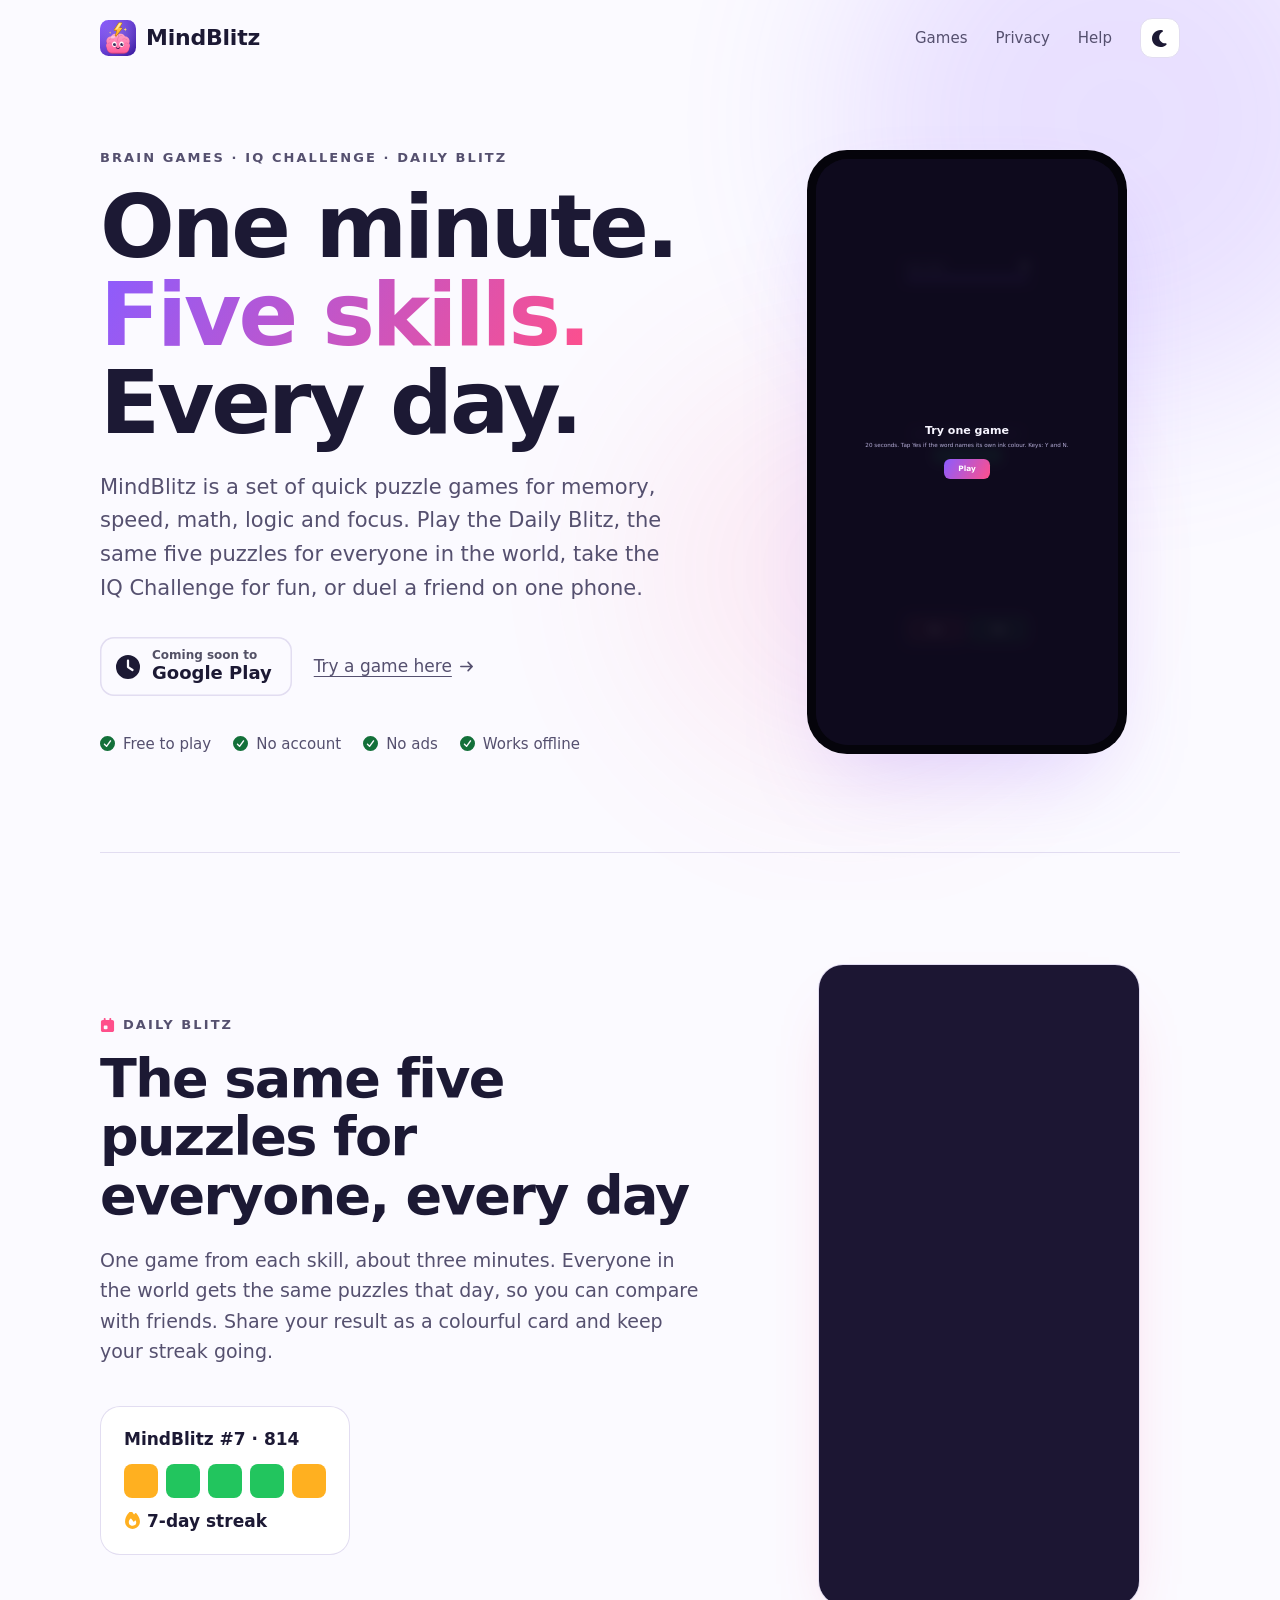
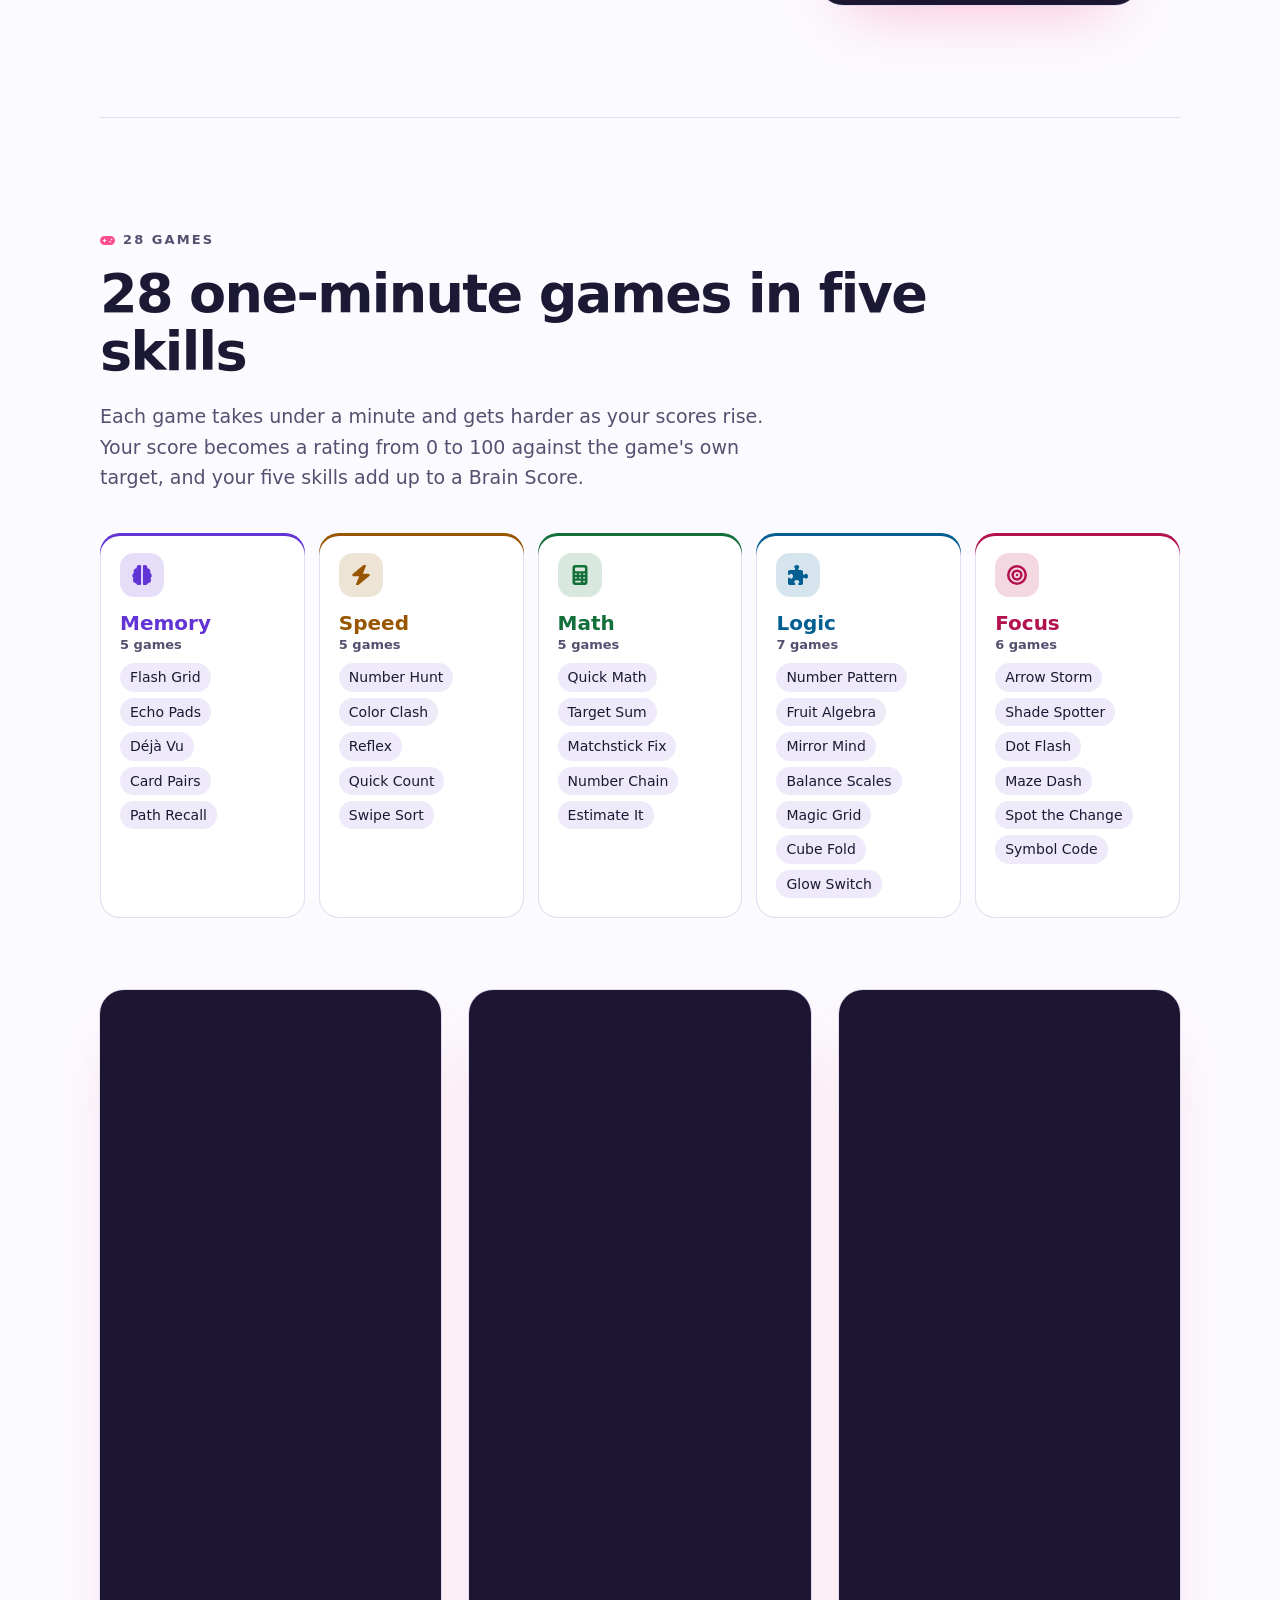
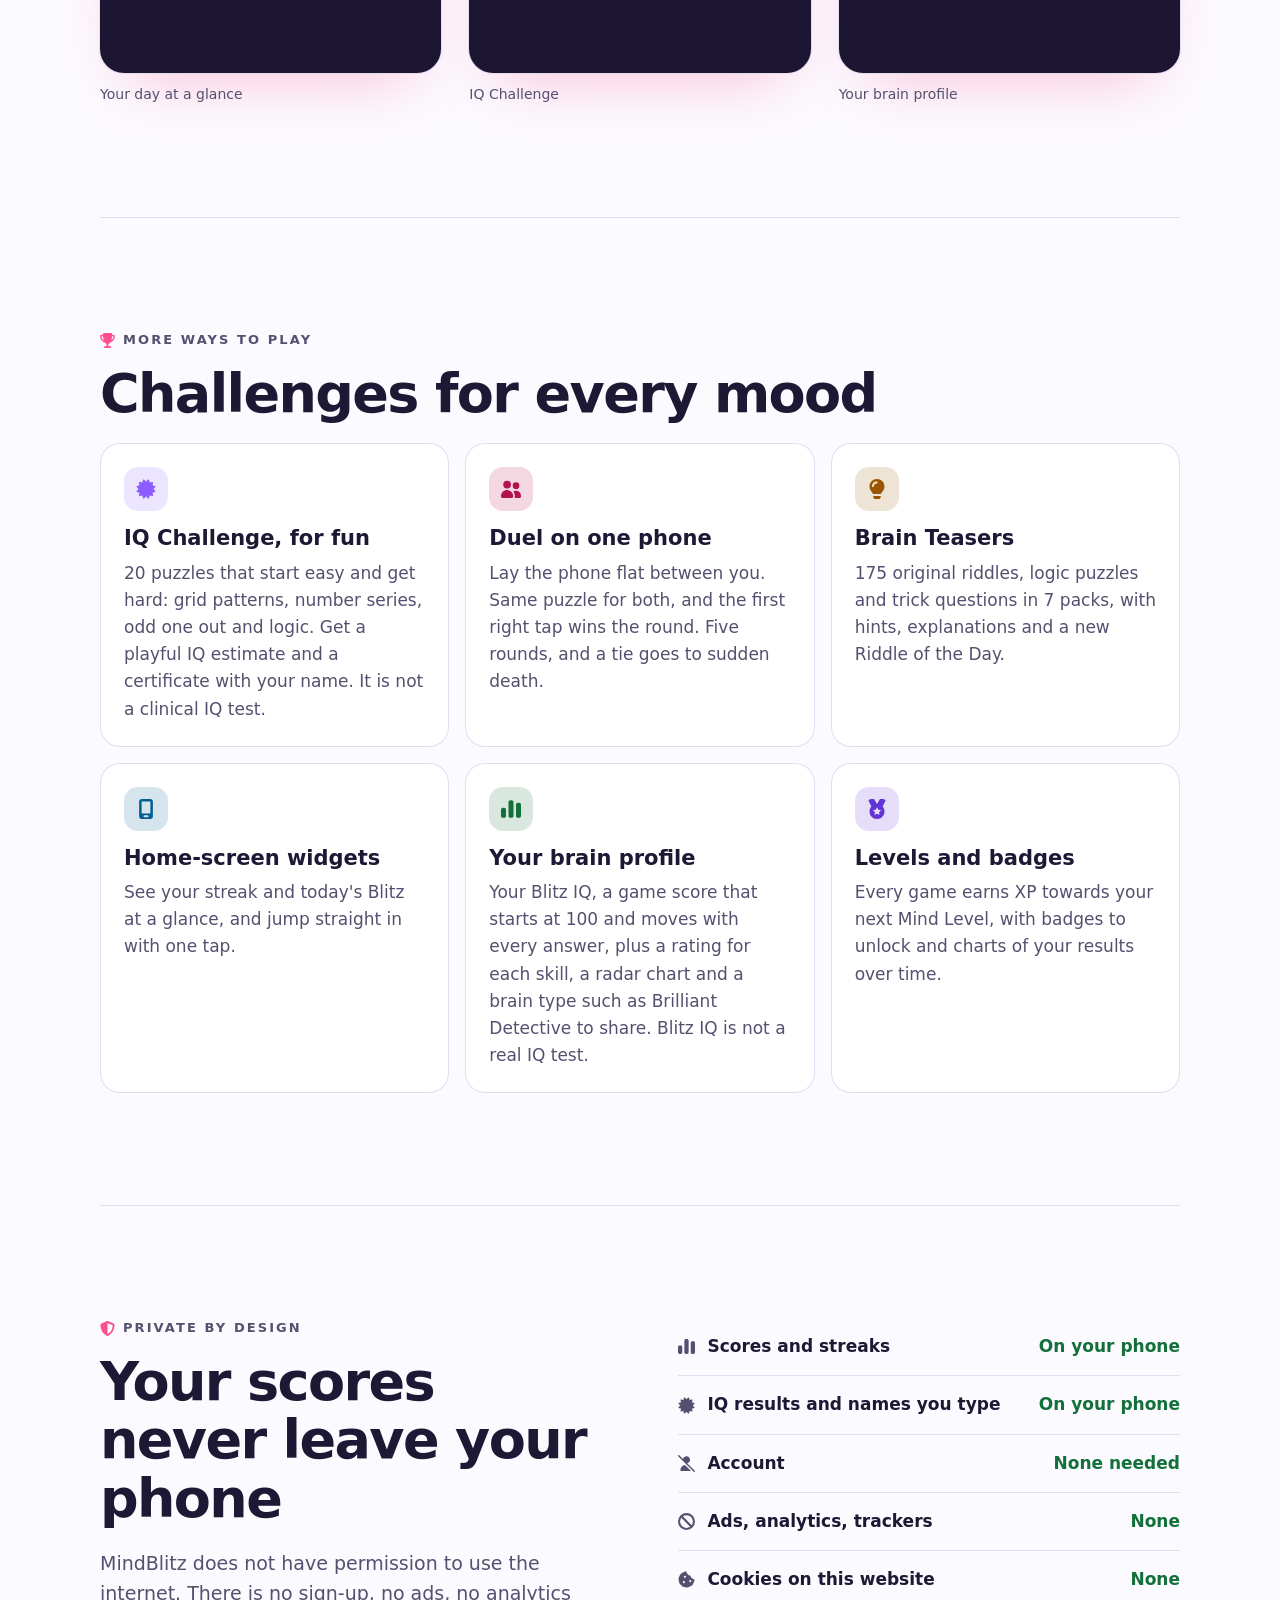
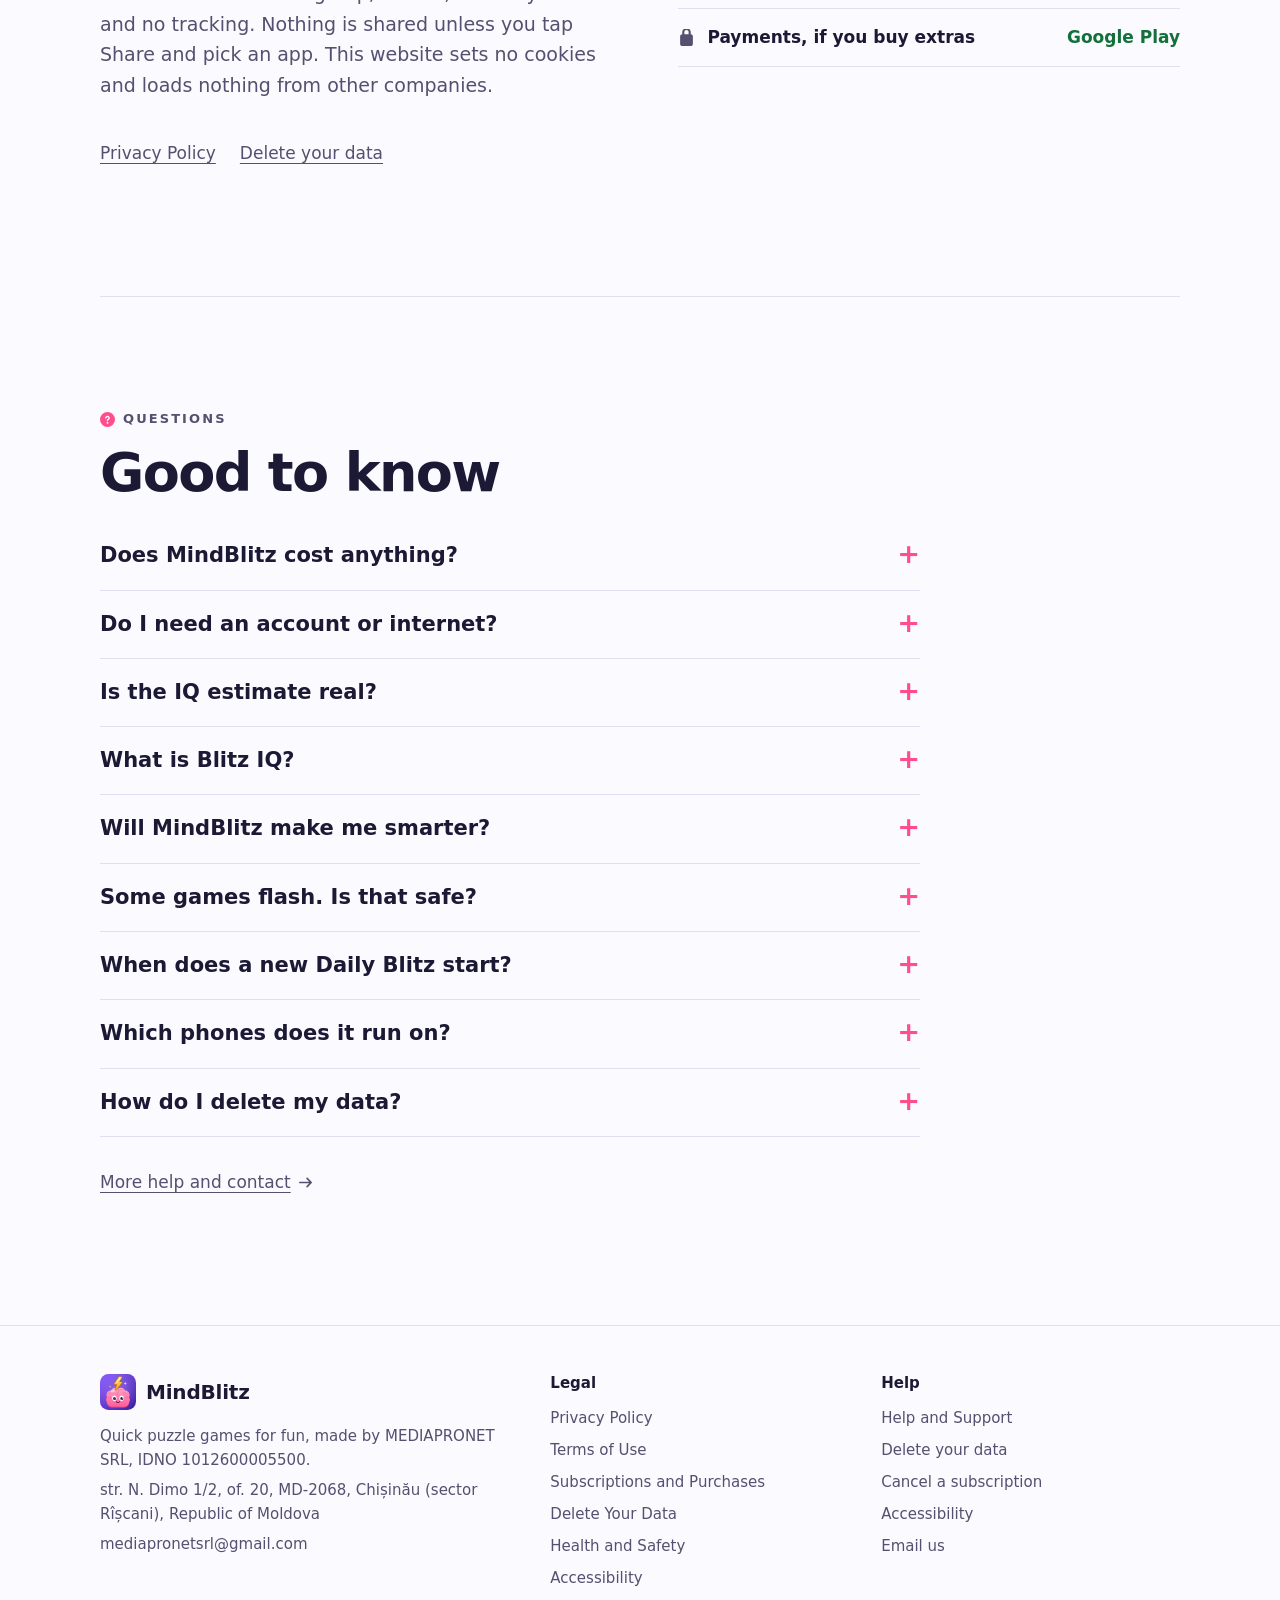
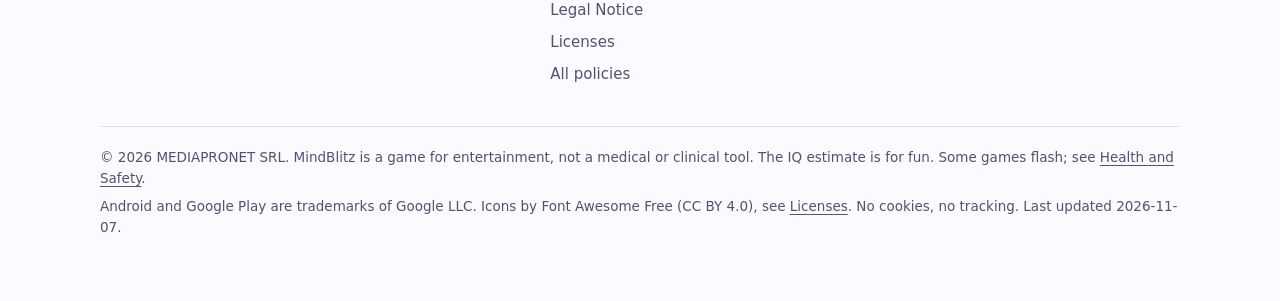
==== index.html @ 24a55ddc "Update website" ====
<!doctype html>
<html lang="en">
<head>
<meta charset="utf-8">
<meta name="viewport" content="width=device-width,initial-scale=1">
<meta http-equiv="Content-Security-Policy" content="default-src 'self'; script-src 'self'; style-src 'self'; img-src 'self'; font-src 'self'; connect-src 'none'; object-src 'none'; base-uri 'self'; form-action 'none'">
<meta name="referrer" content="strict-origin-when-cross-origin">
<title>MindBlitz: brain games, a fun IQ Challenge and a Daily Blitz</title>
<meta name="description" content="MindBlitz is a free-to-play puzzle game for Android: 28 one-minute brain games for memory, speed, math, logic and focus, a fun IQ Challenge, two-player Duel and a Daily Blitz that is the same for everyone. No account, no ads, works offline.">
<link rel="canonical" href="https://sergiupogor.github.io/mindblitz-app/">
<meta name="color-scheme" content="dark light">
<meta name="theme-color" content="#0f0b1e" media="(prefers-color-scheme: dark)">
<meta name="theme-color" content="#fbfaff" media="(prefers-color-scheme: light)">
<link rel="icon" href="assets/favicon.svg" type="image/svg+xml">
<link rel="icon" href="assets/favicon.png" type="image/png" sizes="64x64">
<link rel="apple-touch-icon" href="assets/icon-192.png">
<meta property="og:type" content="website">
<meta property="og:site_name" content="MindBlitz">
<meta property="og:title" content="MindBlitz: brain games, a fun IQ Challenge and a Daily Blitz">
<meta property="og:description" content="28 one-minute puzzle games, a fun IQ Challenge and the same five puzzles for everyone every day. Free to play, offline, no ads.">
<meta property="og:url" content="https://sergiupogor.github.io/mindblitz-app/">
<meta property="og:image" content="https://sergiupogor.github.io/mindblitz-app/assets/og.png">
<meta property="og:image:width" content="1024">
<meta property="og:image:height" content="500">
<meta property="og:image:alt" content="MindBlitz: brain games, IQ Challenge and a Daily Blitz">
<meta name="twitter:card" content="summary_large_image">
<link rel="stylesheet" href="styles.css">
<script src="theme.js"></script>
<script type="application/ld+json">
{"@context":"https://schema.org","@type":"MobileApplication","name":"MindBlitz","operatingSystem":"Android 8.0 or later","applicationCategory":"GameApplication","applicationSubCategory":"Puzzle","description":"Quick puzzle games for memory, speed, math, logic and focus, a fun IQ Challenge, a two-player Duel and a Daily Blitz that is the same for everyone.","url":"https://sergiupogor.github.io/mindblitz-app/","image":"https://sergiupogor.github.io/mindblitz-app/assets/icon-192.png","isAccessibleForFree":true,"publisher":{"@type":"Organization","name":"MEDIAPRONET SRL","legalName":"Societatea cu Răspundere Limitată MEDIAPRONET","email":"mediapronetsrl@gmail.com","address":{"@type":"PostalAddress","streetAddress":"str. N. Dimo 1/2, of. 20","postalCode":"MD-2068","addressLocality":"Chișinău","addressCountry":"MD"}},"offers":{"@type":"Offer","price":"0","priceCurrency":"USD"}}
</script>
</head>
<body>
<a class="skip" href="#main">Skip to content</a>
<div class="glow" aria-hidden="true"></div>
<div class="wrap">
  <header class="top"><a class="brand" href="./" aria-label="MindBlitz home"><span class="mark"><img src="assets/favicon.svg" alt="" width="36" height="36"></span>MindBlitz</a>
<nav aria-label="Main"><a class="hide-sm" href="#games">Games</a><a href="#privacy">Privacy</a><a href="support.html">Help</a>
<button type="button" class="theme" id="theme" aria-label="Switch theme" title="Switch theme"><svg class="ic moon" aria-hidden="true" focusable="false" viewBox="0 0 512 512"><path fill="currentColor" d="M256 0C114.6 0 0 114.6 0 256S114.6 512 256 512c68.8 0 131.3-27.2 177.3-71.4 7.3-7 9.4-17.9 5.3-27.1s-13.7-14.9-23.8-14.1c-4.9 .4-9.8 .6-14.8 .6-101.6 0-184-82.4-184-184 0-72.1 41.5-134.6 102.1-164.8 9.1-4.5 14.3-14.3 13.1-24.4S322.6 8.5 312.7 6.3C294.4 2.2 275.4 0 256 0z"/></svg><svg class="ic sun" aria-hidden="true" focusable="false" viewBox="0 0 576 512"><path fill="currentColor" d="M288-32c8.4 0 16.3 4.4 20.6 11.7L364.1 72.3 468.9 46c8.2-2 16.9 .4 22.8 6.3S500 67 498 75.1l-26.3 104.7 92.7 55.5c7.2 4.3 11.7 12.2 11.7 20.6s-4.4 16.3-11.7 20.6L471.7 332.1 498 436.8c2 8.2-.4 16.9-6.3 22.8S477 468 468.9 466l-104.7-26.3-55.5 92.7c-4.3 7.2-12.2 11.7-20.6 11.7s-16.3-4.4-20.6-11.7L211.9 439.7 107.2 466c-8.2 2-16.8-.4-22.8-6.3S76 445 78 436.8l26.2-104.7-92.6-55.5C4.4 272.2 0 264.4 0 256s4.4-16.3 11.7-20.6L104.3 179.9 78 75.1c-2-8.2 .3-16.8 6.3-22.8S99 44 107.2 46l104.7 26.2 55.5-92.6 1.8-2.6c4.5-5.7 11.4-9.1 18.8-9.1zm0 144a144 144 0 1 0 0 288 144 144 0 1 0 0-288zm0 240a96 96 0 1 1 0-192 96 96 0 1 1 0 192z"/></svg></button></nav></header>

  <main id="main">
    <div class="hero">
      <div class="hero-copy">
        <p class="kicker">Brain games · IQ Challenge · Daily Blitz</p>
        <h1>One minute.<br><span class="grad">Five skills.</span><br>Every day.</h1>
        <p class="lede">MindBlitz is a set of quick puzzle games for memory, speed, math, logic and focus. Play the Daily Blitz, the same five puzzles for everyone in the world, take the IQ Challenge for fun, or duel a friend on one phone.</p>
        <div class="cta">
          <span class="play soon"><svg class="ic" aria-hidden="true" focusable="false" viewBox="0 0 512 512"><path fill="currentColor" d="M256 0a256 256 0 1 1 0 512 256 256 0 1 1 0-512zM232 120l0 136c0 8 4 15.5 10.7 20l96 64c11 7.4 25.9 4.4 33.3-6.7s4.4-25.9-6.7-33.3L280 243.2 280 120c0-13.3-10.7-24-24-24s-24 10.7-24 24z"/></svg><span><small>Coming soon to</small><b>Google Play</b></span></span>
          <a class="textlink" href="#try">Try a game here <svg class="ic" aria-hidden="true" focusable="false" viewBox="0 0 512 512"><path fill="currentColor" d="M502.6 278.6c12.5-12.5 12.5-32.8 0-45.3l-160-160c-12.5-12.5-32.8-12.5-45.3 0s-12.5 32.8 0 45.3L402.7 224 32 224c-17.7 0-32 14.3-32 32s14.3 32 32 32l370.7 0-105.4 105.4c-12.5 12.5-12.5 32.8 0 45.3s32.8 12.5 45.3 0l160-160z"/></svg></a>
        </div>
        <ul class="promises" aria-label="At a glance">
          <li><svg class="ic" aria-hidden="true" focusable="false" viewBox="0 0 512 512"><path fill="currentColor" d="M256 512a256 256 0 1 1 0-512 256 256 0 1 1 0 512zM374 145.7c-10.7-7.8-25.7-5.4-33.5 5.3L221.1 315.2 169 263.1c-9.4-9.4-24.6-9.4-33.9 0s-9.4 24.6 0 33.9l72 72c5 5 11.8 7.5 18.8 7s13.4-4.1 17.5-9.8L379.3 179.2c7.8-10.7 5.4-25.7-5.3-33.5z"/></svg>Free to play</li>
          <li><svg class="ic" aria-hidden="true" focusable="false" viewBox="0 0 512 512"><path fill="currentColor" d="M256 512a256 256 0 1 1 0-512 256 256 0 1 1 0 512zM374 145.7c-10.7-7.8-25.7-5.4-33.5 5.3L221.1 315.2 169 263.1c-9.4-9.4-24.6-9.4-33.9 0s-9.4 24.6 0 33.9l72 72c5 5 11.8 7.5 18.8 7s13.4-4.1 17.5-9.8L379.3 179.2c7.8-10.7 5.4-25.7-5.3-33.5z"/></svg>No account</li>
          <li><svg class="ic" aria-hidden="true" focusable="false" viewBox="0 0 512 512"><path fill="currentColor" d="M256 512a256 256 0 1 1 0-512 256 256 0 1 1 0 512zM374 145.7c-10.7-7.8-25.7-5.4-33.5 5.3L221.1 315.2 169 263.1c-9.4-9.4-24.6-9.4-33.9 0s-9.4 24.6 0 33.9l72 72c5 5 11.8 7.5 18.8 7s13.4-4.1 17.5-9.8L379.3 179.2c7.8-10.7 5.4-25.7-5.3-33.5z"/></svg>No ads</li>
          <li><svg class="ic" aria-hidden="true" focusable="false" viewBox="0 0 512 512"><path fill="currentColor" d="M256 512a256 256 0 1 1 0-512 256 256 0 1 1 0 512zM374 145.7c-10.7-7.8-25.7-5.4-33.5 5.3L221.1 315.2 169 263.1c-9.4-9.4-24.6-9.4-33.9 0s-9.4 24.6 0 33.9l72 72c5 5 11.8 7.5 18.8 7s13.4-4.1 17.5-9.8L379.3 179.2c7.8-10.7 5.4-25.7-5.3-33.5z"/></svg>Works offline</li>
        </ul>
      </div>

      <div class="stage" id="try">
        <div class="phone">
          <div class="screen clash" id="clash" aria-live="polite">
            <div class="clash-top"><span>Color Clash</span><b id="clash-score">0</b></div>
            <div class="clash-bar" aria-hidden="true"><i id="clash-bar"></i></div>
            <p class="clash-q">Does the <b>word</b> match the <b>ink</b> colour?</p>
            <p class="clash-word ink-green" id="clash-word">GREEN</p>
            <div class="clash-btns">
              <button type="button" class="no" id="clash-no" disabled>No</button>
              <button type="button" class="yes" id="clash-yes" disabled>Yes</button>
            </div>
            <div class="clash-cover" id="clash-cover">
              <p class="clash-title">Try one game</p>
              <p class="clash-sub">20 seconds. Tap Yes if the word names its own ink colour. Keys: Y and N.</p>
              <button type="button" class="go" id="clash-go">Play</button>
            </div>
          </div>
        </div>
      </div>
    </div>

    <section aria-labelledby="daily-h">
      <div class="split">
        <div>
          <p class="kicker"><svg class="ic" aria-hidden="true" focusable="false" viewBox="0 0 448 512"><path fill="currentColor" d="M128 0c17.7 0 32 14.3 32 32l0 32 128 0 0-32c0-17.7 14.3-32 32-32s32 14.3 32 32l0 32 32 0c35.3 0 64 28.7 64 64l0 288c0 35.3-28.7 64-64 64L64 480c-35.3 0-64-28.7-64-64L0 128C0 92.7 28.7 64 64 64l32 0 0-32c0-17.7 14.3-32 32-32zm0 256c-17.7 0-32 14.3-32 32l0 64c0 17.7 14.3 32 32 32l64 0c17.7 0 32-14.3 32-32l0-64c0-17.7-14.3-32-32-32l-64 0z"/></svg>Daily Blitz</p>
          <h2 id="daily-h">The same five puzzles for everyone, every day</h2>
          <p class="intro">One game from each skill, about three minutes. Everyone in the world gets the same puzzles that day, so you can compare with friends. Share your result as a colourful card and keep your streak going.</p>
          <div class="result" role="img" aria-label="Example result: Daily Blitz number 7, 814 out of 1000, seven-day streak">
            <span>MindBlitz #7 · 814</span>
            <span class="tiles" aria-hidden="true"><i class="y"></i><i class="g"></i><i class="g"></i><i class="g"></i><i class="y"></i></span>
            <span><svg class="ic" aria-hidden="true" focusable="false" viewBox="0 0 448 512"><path fill="currentColor" d="M160.5-26.4c9.3-7.8 23-7.5 31.9 .9 12.3 11.6 23.3 24.4 33.9 37.4 13.5 16.5 29.7 38.3 45.3 64.2 5.2-6.8 10-12.8 14.2-17.9 1.1-1.3 2.2-2.7 3.3-4.1 7.9-9.8 17.7-22.1 30.8-22.1 13.4 0 22.8 11.9 30.8 22.1 1.3 1.7 2.6 3.3 3.9 4.8 10.3 12.4 24 30.3 37.7 52.4 27.2 43.9 55.6 106.4 55.6 176.6 0 123.7-100.3 224-224 224S0 411.7 0 288c0-91.1 41.1-170 80.5-225 19.9-27.7 39.7-49.9 54.6-65.1 8.2-8.4 16.5-16.7 25.5-24.2zM225.7 416c25.3 0 47.7-7 68.8-21 42.1-29.4 53.4-88.2 28.1-134.4-4.5-9-16-9.6-22.5-2l-25.2 29.3c-6.6 7.6-18.5 7.4-24.7-.5-17.3-22.1-49.1-62.4-65.3-83-5.4-6.9-15.2-8-21.5-1.9-18.3 17.8-51.5 56.8-51.5 104.3 0 68.6 50.6 109.2 113.7 109.2z"/></svg>7-day streak</span>
          </div>
        </div>
        <figure class="shot"><img src="assets/shot-2-daily.webp" width="540" height="1080" loading="lazy" decoding="async" alt="Daily Blitz result: 814 out of 1000, five coloured tiles, a seven-day streak, the cheering brain buddy and the five game ratings"></figure>
      </div>
    </section>

    <section id="games" aria-labelledby="games-h">
      <p class="kicker"><svg class="ic" aria-hidden="true" focusable="false" viewBox="0 0 640 512"><path fill="currentColor" d="M448 64c106 0 192 86 192 192S554 448 448 448l-256 0C86 448 0 362 0 256S86 64 192 64l256 0zM192 176c-13.3 0-24 10.7-24 24l0 32-32 0c-13.3 0-24 10.7-24 24s10.7 24 24 24l32 0 0 32c0 13.3 10.7 24 24 24s24-10.7 24-24l0-32 32 0c13.3 0 24-10.7 24-24s-10.7-24-24-24l-32 0 0-32c0-13.3-10.7-24-24-24zm240 96a32 32 0 1 0 0 64 32 32 0 1 0 0-64zm64-96a32 32 0 1 0 0 64 32 32 0 1 0 0-64z"/></svg>28 games</p>
      <h2 id="games-h">28 one-minute games in five skills</h2>
      <p class="intro">Each game takes under a minute and gets harder as your scores rise. Your score becomes a rating from 0 to 100 against the game's own target, and your five skills add up to a Brain Score.</p>
      <div class="skills">
        <div class="sk memory"><span class="badge"><svg class="ic" aria-hidden="true" focusable="false" viewBox="0 0 512 512"><path fill="currentColor" d="M120 56c0-30.9 25.1-56 56-56l24 0c17.7 0 32 14.3 32 32l0 448c0 17.7-14.3 32-32 32l-32 0c-29.8 0-54.9-20.4-62-48-.7 0-1.3 0-2 0-44.2 0-80-35.8-80-80 0-18 6-34.6 16-48-19.4-14.6-32-37.8-32-64 0-30.9 17.6-57.8 43.2-71.1-7.1-12-11.2-26-11.2-40.9 0-44.2 35.8-80 80-80l0-24zm272 0l0 24c44.2 0 80 35.8 80 80 0 15-4.1 29-11.2 40.9 25.7 13.3 43.2 40.1 43.2 71.1 0 26.2-12.6 49.4-32 64 10 13.4 16 30 16 48 0 44.2-35.8 80-80 80-.7 0-1.3 0-2 0-7.1 27.6-32.2 48-62 48l-32 0c-17.7 0-32-14.3-32-32l0-448c0-17.7 14.3-32 32-32l24 0c30.9 0 56 25.1 56 56z"/></svg></span><h3>Memory <small>5 games</small></h3><ul><li>Flash Grid</li><li>Echo Pads</li><li>Déjà Vu</li><li>Card Pairs</li><li>Path Recall</li></ul></div>
        <div class="sk speed"><span class="badge"><svg class="ic" aria-hidden="true" focusable="false" viewBox="0 0 448 512"><path fill="currentColor" d="M338.8-9.9c11.9 8.6 16.3 24.2 10.9 37.8L271.3 224 416 224c13.5 0 25.5 8.4 30.1 21.1s.7 26.9-9.6 35.5l-288 240c-11.3 9.4-27.4 9.9-39.3 1.3s-16.3-24.2-10.9-37.8L176.7 288 32 288c-13.5 0-25.5-8.4-30.1-21.1s-.7-26.9 9.6-35.5l288-240c11.3-9.4 27.4-9.9 39.3-1.3z"/></svg></span><h3>Speed <small>5 games</small></h3><ul><li>Number Hunt</li><li>Color Clash</li><li>Reflex</li><li>Quick Count</li><li>Swipe Sort</li></ul></div>
        <div class="sk math"><span class="badge"><svg class="ic" aria-hidden="true" focusable="false" viewBox="0 0 384 512"><path fill="currentColor" d="M64 0C28.7 0 0 28.7 0 64L0 448c0 35.3 28.7 64 64 64l256 0c35.3 0 64-28.7 64-64l0-384c0-35.3-28.7-64-64-64L64 0zM96 64l192 0c17.7 0 32 14.3 32 32l0 32c0 17.7-14.3 32-32 32L96 160c-17.7 0-32-14.3-32-32l0-32c0-17.7 14.3-32 32-32zm16 168a24 24 0 1 1 -48 0 24 24 0 1 1 48 0zm80 24a24 24 0 1 1 0-48 24 24 0 1 1 0 48zm128-24a24 24 0 1 1 -48 0 24 24 0 1 1 48 0zM88 352a24 24 0 1 1 0-48 24 24 0 1 1 0 48zm128-24a24 24 0 1 1 -48 0 24 24 0 1 1 48 0zm80 24a24 24 0 1 1 0-48 24 24 0 1 1 0 48zM64 424c0-13.3 10.7-24 24-24l112 0c13.3 0 24 10.7 24 24s-10.7 24-24 24L88 448c-13.3 0-24-10.7-24-24zm232-24c13.3 0 24 10.7 24 24s-10.7 24-24 24-24-10.7-24-24 10.7-24 24-24z"/></svg></span><h3>Math <small>5 games</small></h3><ul><li>Quick Math</li><li>Target Sum</li><li>Matchstick Fix</li><li>Number Chain</li><li>Estimate It</li></ul></div>
        <div class="sk logic"><span class="badge"><svg class="ic" aria-hidden="true" focusable="false" viewBox="0 0 512 512"><path fill="currentColor" d="M224 0c35.3 0 64 21.5 64 48 0 10.4-4.4 20-12 27.9-6.6 6.9-12 15.3-12 24.9 0 15 12.2 27.2 27.2 27.2l44.8 0c26.5 0 48 21.5 48 48l0 44.8c0 15 12.2 27.2 27.2 27.2 9.5 0 18-5.4 24.9-12 7.9-7.5 17.5-12 27.9-12 26.5 0 48 28.7 48 64s-21.5 64-48 64c-10.4 0-20.1-4.4-27.9-12-6.9-6.6-15.3-12-24.9-12-15 0-27.2 12.2-27.2 27.2L384 464c0 26.5-21.5 48-48 48l-56.8 0c-12.8 0-23.2-10.4-23.2-23.2 0-9.2 5.8-17.3 13.2-22.8 11.6-8.7 18.8-20.7 18.8-34 0-26.5-28.7-48-64-48s-64 21.5-64 48c0 13.3 7.2 25.3 18.8 34 7.4 5.5 13.2 13.5 13.2 22.8 0 12.8-10.4 23.2-23.2 23.2L48 512c-26.5 0-48-21.5-48-48L0 343.2c0-12.8 10.4-23.2 23.2-23.2 9.2 0 17.3 5.8 22.8 13.2 8.7 11.6 20.7 18.8 34 18.8 26.5 0 48-28.7 48-64s-21.5-64-48-64c-13.3 0-25.3 7.2-34 18.8-5.5 7.4-13.5 13.2-22.8 13.2-12.8 0-23.2-10.4-23.2-23.2L0 176c0-26.5 21.5-48 48-48l108.8 0c15 0 27.2-12.2 27.2-27.2 0-9.5-5.4-18-12-24.9-7.5-7.9-12-17.5-12-27.9 0-26.5 28.7-48 64-48z"/></svg></span><h3>Logic <small>7 games</small></h3><ul><li>Number Pattern</li><li>Fruit Algebra</li><li>Mirror Mind</li><li>Balance Scales</li><li>Magic Grid</li><li>Cube Fold</li><li>Glow Switch</li></ul></div>
        <div class="sk focus"><span class="badge"><svg class="ic" aria-hidden="true" focusable="false" viewBox="0 0 512 512"><path fill="currentColor" d="M448 256a192 192 0 1 0 -384 0 192 192 0 1 0 384 0zM0 256a256 256 0 1 1 512 0 256 256 0 1 1 -512 0zm256 80a80 80 0 1 0 0-160 80 80 0 1 0 0 160zm0-224a144 144 0 1 1 0 288 144 144 0 1 1 0-288zM224 256a32 32 0 1 1 64 0 32 32 0 1 1 -64 0z"/></svg></span><h3>Focus <small>6 games</small></h3><ul><li>Arrow Storm</li><li>Shade Spotter</li><li>Dot Flash</li><li>Maze Dash</li><li>Spot the Change</li><li>Symbol Code</li></ul></div>
      </div>
      <div class="shots">
        <figure><img src="assets/shot-1-home.webp" width="540" height="1080" loading="lazy" decoding="async" alt="MindBlitz Today screen with the brain buddy, the Daily Blitz and the Riddle of the Day"><figcaption>Your day at a glance</figcaption></figure>
        <figure><img src="assets/shot-3-iq.webp" width="540" height="1080" loading="lazy" decoding="async" alt="An IQ Challenge question: which piece completes the grid"><figcaption>IQ Challenge</figcaption></figure>
        <figure><img src="assets/shot-6-profile.webp" width="540" height="1080" loading="lazy" decoding="async" alt="Profile with the brain buddy avatar, a Brain Score of 744 and a radar chart of five skills"><figcaption>Your brain profile</figcaption></figure>
      </div>
    </section>

    <section aria-labelledby="more-h">
      <p class="kicker"><svg class="ic" aria-hidden="true" focusable="false" viewBox="0 0 512 512"><path fill="currentColor" d="M144.3 0l224 0c26.5 0 48.1 21.8 47.1 48.2-.2 5.3-.4 10.6-.7 15.8l49.6 0c26.1 0 49.1 21.6 47.1 49.8-7.5 103.7-60.5 160.7-118 190.5-15.8 8.2-31.9 14.3-47.2 18.8-20.2 28.6-41.2 43.7-57.9 51.8l0 73.1 64 0c17.7 0 32 14.3 32 32s-14.3 32-32 32l-192 0c-17.7 0-32-14.3-32-32s14.3-32 32-32l64 0 0-73.1c-16-7.7-35.9-22-55.3-48.3-18.4-4.8-38.4-12.1-57.9-23.1-54.1-30.3-102.9-87.4-109.9-189.9-1.9-28.1 21-49.7 47.1-49.7l49.6 0c-.3-5.2-.5-10.4-.7-15.8-1-26.5 20.6-48.2 47.1-48.2zM101.5 112l-52.4 0c6.2 84.7 45.1 127.1 85.2 149.6-14.4-37.3-26.3-86-32.8-149.6zM380 256.8c40.5-23.8 77.1-66.1 83.3-144.8L411 112c-6.2 60.9-17.4 108.2-31 144.8z"/></svg>More ways to play</p>
      <h2 id="more-h">Challenges for every mood</h2>
      <div class="feats">
        <div><span class="badge"><svg class="ic" aria-hidden="true" focusable="false" viewBox="0 0 576 512"><path fill="currentColor" d="M239.2-8c-6.1-6.2-15-8.7-23.4-6.4S200.9-5.6 198.8 2.8L183.5 63c-1.1 4.4-5.6 7-9.9 5.7L113.8 51.9c-8.4-2.4-17.4 0-23.5 6.1s-8.5 15.1-6.1 23.5l16.9 59.8c1.2 4.3-1.4 8.8-5.7 9.9L35.1 166.5c-8.4 2.1-15 8.7-17.3 17.1s.2 17.3 6.4 23.4l44.5 43.3c3.2 3.1 3.2 8.3 0 11.5L24.3 305.1c-6.2 6.1-8.7 15-6.4 23.4s8.9 14.9 17.3 17.1l60.2 15.3c4.4 1.1 7 5.6 5.7 9.9L84.2 430.5c-2.4 8.4 0 17.4 6.1 23.5s15.1 8.5 23.5 6.1l59.8-16.9c4.3-1.2 8.8 1.4 9.9 5.7l15.3 60.2c2.1 8.4 8.7 15 17.1 17.3s17.3-.2 23.4-6.4l43.3-44.5c3.1-3.2 8.3-3.2 11.5 0L337.3 520c6.1 6.2 15 8.7 23.4 6.4s14.9-8.9 17.1-17.3L393.1 449c1.1-4.4 5.6-7 9.9-5.7l59.8 16.9c8.4 2.4 17.4 0 23.5-6.1s8.5-15.1 6.1-23.5l-16.9-59.8c-1.2-4.3 1.4-8.8 5.7-9.9l60.2-15.3c8.4-2.1 15-8.7 17.3-17.1s-.2-17.4-6.4-23.4l-44.5-43.3c-3.2-3.1-3.2-8.3 0-11.5l44.5-43.3c6.2-6.1 8.7-15 6.4-23.4s-8.9-14.9-17.3-17.1l-60.2-15.3c-4.4-1.1-7-5.6-5.7-9.9l16.9-59.8c2.4-8.4 0-17.4-6.1-23.5s-15.1-8.5-23.5-6.1L403 68.8c-4.3 1.2-8.8-1.4-9.9-5.7L377.8 2.8c-2.1-8.4-8.7-15-17.1-17.3s-17.3 .2-23.4 6.4L294 36.5c-3.1 3.2-8.3 3.2-11.5 0L239.2-8z"/></svg></span><h3>IQ Challenge, for fun</h3><p>20 puzzles that start easy and get hard: grid patterns, number series, odd one out and logic. Get a playful IQ estimate and a certificate with your name. It is not a clinical IQ test.</p></div>
        <div><span class="badge"><svg class="ic" aria-hidden="true" focusable="false" viewBox="0 0 576 512"><path fill="currentColor" d="M64 128a112 112 0 1 1 224 0 112 112 0 1 1 -224 0zM0 464c0-97.2 78.8-176 176-176s176 78.8 176 176l0 6c0 23.2-18.8 42-42 42L42 512c-23.2 0-42-18.8-42-42l0-6zM432 64a96 96 0 1 1 0 192 96 96 0 1 1 0-192zm0 240c79.5 0 144 64.5 144 144l0 22.4c0 23-18.6 41.6-41.6 41.6l-144.8 0c6.6-12.5 10.4-26.8 10.4-42l0-6c0-51.5-17.4-98.9-46.5-136.7 22.6-14.7 49.6-23.3 78.5-23.3z"/></svg></span><h3>Duel on one phone</h3><p>Lay the phone flat between you. Same puzzle for both, and the first right tap wins the round. Five rounds, and a tie goes to sudden death.</p></div>
        <div><span class="badge"><svg class="ic" aria-hidden="true" focusable="false" viewBox="0 0 384 512"><path fill="currentColor" d="M292.9 384c7.3-22.3 21.9-42.5 38.4-59.9 32.7-34.4 52.7-80.9 52.7-132.1 0-106-86-192-192-192S0 86 0 192c0 51.2 20 97.7 52.7 132.1 16.5 17.4 31.2 37.6 38.4 59.9l201.7 0zM288 432l-192 0 0 16c0 44.2 35.8 80 80 80l32 0c44.2 0 80-35.8 80-80l0-16zM184 112c-39.8 0-72 32.2-72 72 0 13.3-10.7 24-24 24s-24-10.7-24-24c0-66.3 53.7-120 120-120 13.3 0 24 10.7 24 24s-10.7 24-24 24z"/></svg></span><h3>Brain Teasers</h3><p>175 original riddles, logic puzzles and trick questions in 7 packs, with hints, explanations and a new Riddle of the Day.</p></div>
        <div><span class="badge"><svg class="ic" aria-hidden="true" focusable="false" viewBox="0 0 384 512"><path fill="currentColor" d="M16 64C16 28.7 44.7 0 80 0L304 0c35.3 0 64 28.7 64 64l0 384c0 35.3-28.7 64-64 64L80 512c-35.3 0-64-28.7-64-64L16 64zM128 440c0 13.3 10.7 24 24 24l80 0c13.3 0 24-10.7 24-24s-10.7-24-24-24l-80 0c-13.3 0-24 10.7-24 24zM304 64l-224 0 0 304 224 0 0-304z"/></svg></span><h3>Home-screen widgets</h3><p>See your streak and today's Blitz at a glance, and jump straight in with one tap.</p></div>
        <div><span class="badge"><svg class="ic" aria-hidden="true" focusable="false" viewBox="0 0 512 512"><path fill="currentColor" d="M192 80c0-26.5 21.5-48 48-48l32 0c26.5 0 48 21.5 48 48l0 352c0 26.5-21.5 48-48 48l-32 0c-26.5 0-48-21.5-48-48l0-352zM0 272c0-26.5 21.5-48 48-48l32 0c26.5 0 48 21.5 48 48l0 160c0 26.5-21.5 48-48 48l-32 0c-26.5 0-48-21.5-48-48L0 272zM432 96l32 0c26.5 0 48 21.5 48 48l0 288c0 26.5-21.5 48-48 48l-32 0c-26.5 0-48-21.5-48-48l0-288c0-26.5 21.5-48 48-48z"/></svg></span><h3>Your brain profile</h3><p>Your Blitz IQ, a game score that starts at 100 and moves with every answer, plus a rating for each skill, a radar chart and a brain type such as Brilliant Detective to share. Blitz IQ is not a real IQ test.</p></div>
        <div><span class="badge"><svg class="ic" aria-hidden="true" focusable="false" viewBox="0 0 448 512"><path fill="currentColor" d="M224.3 128L139.7-12.9c-6.5-10.8-20.1-14.7-31.3-9.1L21.8 21.3C9.9 27.2 5.1 41.6 11 53.5L80.6 192.6c-30.1 33.9-48.3 78.5-48.3 127.4 0 106 86 192 192 192s192-86 192-192c0-48.9-18.3-93.5-48.3-127.4L437.6 53.5c5.9-11.9 1.1-26.3-10.7-32.2L340.2-22.1c-11.2-5.6-24.9-1.6-31.3 9.1L224.3 128zm30.8 142.5c1.4 2.8 4 4.7 7 5.1l50.1 7.3c7.7 1.1 10.7 10.5 5.2 16l-36.3 35.4c-2.2 2.2-3.2 5.2-2.7 8.3l8.6 49.9c1.3 7.6-6.7 13.5-13.6 9.9l-44.8-23.6c-2.7-1.4-6-1.4-8.7 0l-44.8 23.6c-6.9 3.6-14.9-2.2-13.6-9.9l8.6-49.9c.5-3-.5-6.1-2.7-8.3l-36.3-35.4c-5.6-5.4-2.5-14.8 5.2-16l50.1-7.3c3-.4 5.7-2.4 7-5.1l22.4-45.4c3.4-7 13.3-7 16.8 0l22.4 45.4z"/></svg></span><h3>Levels and badges</h3><p>Every game earns XP towards your next Mind Level, with badges to unlock and charts of your results over time.</p></div>
      </div>
    </section>

    <section id="privacy" aria-labelledby="priv-h">
      <div class="private">
        <div>
          <p class="kicker"><svg class="ic" aria-hidden="true" focusable="false" viewBox="0 0 512 512"><path fill="currentColor" d="M256 0c4.6 0 9.2 1 13.4 2.9L457.8 82.8c22 9.3 38.4 31 38.3 57.2-.5 99.2-41.3 280.7-213.6 363.2-16.7 8-36.1 8-52.8 0-172.4-82.5-213.1-264-213.6-363.2-.1-26.2 16.3-47.9 38.3-57.2L242.7 2.9C246.9 1 251.4 0 256 0zm0 66.8l0 378.1c138-66.8 175.1-214.8 176-303.4l-176-74.6 0 0z"/></svg>Private by design</p>
          <h2 id="priv-h">Your scores never leave your phone</h2>
          <p class="intro">MindBlitz does not have permission to use the internet. There is no sign-up, no ads, no analytics and no tracking. Nothing is shared unless you tap Share and pick an app. This website sets no cookies and loads nothing from other companies.</p>
          <p class="links"><a class="textlink" href="privacy.html">Privacy Policy</a><a class="textlink" href="data-deletion.html">Delete your data</a></p>
        </div>
        <ul aria-label="Where your data stays">
          <li><span class="what"><svg class="ic" aria-hidden="true" focusable="false" viewBox="0 0 512 512"><path fill="currentColor" d="M192 80c0-26.5 21.5-48 48-48l32 0c26.5 0 48 21.5 48 48l0 352c0 26.5-21.5 48-48 48l-32 0c-26.5 0-48-21.5-48-48l0-352zM0 272c0-26.5 21.5-48 48-48l32 0c26.5 0 48 21.5 48 48l0 160c0 26.5-21.5 48-48 48l-32 0c-26.5 0-48-21.5-48-48L0 272zM432 96l32 0c26.5 0 48 21.5 48 48l0 288c0 26.5-21.5 48-48 48l-32 0c-26.5 0-48-21.5-48-48l0-288c0-26.5 21.5-48 48-48z"/></svg>Scores and streaks</span><span class="where">On your phone</span></li>
          <li><span class="what"><svg class="ic" aria-hidden="true" focusable="false" viewBox="0 0 576 512"><path fill="currentColor" d="M239.2-8c-6.1-6.2-15-8.7-23.4-6.4S200.9-5.6 198.8 2.8L183.5 63c-1.1 4.4-5.6 7-9.9 5.7L113.8 51.9c-8.4-2.4-17.4 0-23.5 6.1s-8.5 15.1-6.1 23.5l16.9 59.8c1.2 4.3-1.4 8.8-5.7 9.9L35.1 166.5c-8.4 2.1-15 8.7-17.3 17.1s.2 17.3 6.4 23.4l44.5 43.3c3.2 3.1 3.2 8.3 0 11.5L24.3 305.1c-6.2 6.1-8.7 15-6.4 23.4s8.9 14.9 17.3 17.1l60.2 15.3c4.4 1.1 7 5.6 5.7 9.9L84.2 430.5c-2.4 8.4 0 17.4 6.1 23.5s15.1 8.5 23.5 6.1l59.8-16.9c4.3-1.2 8.8 1.4 9.9 5.7l15.3 60.2c2.1 8.4 8.7 15 17.1 17.3s17.3-.2 23.4-6.4l43.3-44.5c3.1-3.2 8.3-3.2 11.5 0L337.3 520c6.1 6.2 15 8.7 23.4 6.4s14.9-8.9 17.1-17.3L393.1 449c1.1-4.4 5.6-7 9.9-5.7l59.8 16.9c8.4 2.4 17.4 0 23.5-6.1s8.5-15.1 6.1-23.5l-16.9-59.8c-1.2-4.3 1.4-8.8 5.7-9.9l60.2-15.3c8.4-2.1 15-8.7 17.3-17.1s-.2-17.4-6.4-23.4l-44.5-43.3c-3.2-3.1-3.2-8.3 0-11.5l44.5-43.3c6.2-6.1 8.7-15 6.4-23.4s-8.9-14.9-17.3-17.1l-60.2-15.3c-4.4-1.1-7-5.6-5.7-9.9l16.9-59.8c2.4-8.4 0-17.4-6.1-23.5s-15.1-8.5-23.5-6.1L403 68.8c-4.3 1.2-8.8-1.4-9.9-5.7L377.8 2.8c-2.1-8.4-8.7-15-17.1-17.3s-17.3 .2-23.4 6.4L294 36.5c-3.1 3.2-8.3 3.2-11.5 0L239.2-8z"/></svg>IQ results and names you type</span><span class="where">On your phone</span></li>
          <li><span class="what"><svg class="ic" aria-hidden="true" focusable="false" viewBox="0 0 576 512"><path fill="currentColor" d="M41-24.9c-9.4-9.4-24.6-9.4-33.9 0S-2.3-.3 7 9.1l528 528c9.4 9.4 24.6 9.4 33.9 0s9.4-24.6 0-33.9L311.5 245.7c55-10.9 96.5-59.5 96.5-117.7 0-66.3-53.7-120-120-120-58.2 0-106.8 41.5-117.7 96.5L41-24.9zM235.6 305.4C147.9 316.6 80 391.5 80 482.3 80 498.7 93.3 512 109.7 512l332.5 0-206.6-206.6z"/></svg>Account</span><span class="where">None needed</span></li>
          <li><span class="what"><svg class="ic" aria-hidden="true" focusable="false" viewBox="0 0 512 512"><path fill="currentColor" d="M367.2 412.5L99.5 144.8c-22.4 31.4-35.5 69.8-35.5 111.2 0 106 86 192 192 192 41.5 0 79.9-13.1 111.2-35.5zm45.3-45.3c22.4-31.4 35.5-69.8 35.5-111.2 0-106-86-192-192-192-41.5 0-79.9 13.1-111.2 35.5L412.5 367.2zM0 256a256 256 0 1 1 512 0 256 256 0 1 1 -512 0z"/></svg>Ads, analytics, trackers</span><span class="where">None</span></li>
          <li><span class="what"><svg class="ic" aria-hidden="true" focusable="false" viewBox="0 0 512 512"><path fill="currentColor" d="M257.5 27.6c-.8-5.4-4.9-9.8-10.3-10.6-22.1-3.1-44.6 .9-64.4 11.4l-74 39.5C89.1 78.4 73.2 94.9 63.4 115L26.7 190.6c-9.8 20.1-13 42.9-9.1 64.9l14.5 82.8c3.9 22.1 14.6 42.3 30.7 57.9l60.3 58.4c16.1 15.6 36.6 25.6 58.7 28.7l83 11.7c22.1 3.1 44.6-.9 64.4-11.4l74-39.5c19.7-10.5 35.6-27 45.4-47.2l36.7-75.5c9.8-20.1 13-42.9 9.1-64.9-.9-5.3-5.3-9.3-10.6-10.1-51.5-8.2-92.8-47.1-104.5-97.4-1.8-7.6-8-13.4-15.7-14.6-54.6-8.7-97.7-52-106.2-106.8zM208 144a32 32 0 1 1 0 64 32 32 0 1 1 0-64zM144 336a32 32 0 1 1 64 0 32 32 0 1 1 -64 0zm224-64a32 32 0 1 1 0 64 32 32 0 1 1 0-64z"/></svg>Cookies on this website</span><span class="where">None</span></li>
          <li><span class="what"><svg class="ic" aria-hidden="true" focusable="false" viewBox="0 0 384 512"><path fill="currentColor" d="M128 96l0 64 128 0 0-64c0-35.3-28.7-64-64-64s-64 28.7-64 64zM64 160l0-64C64 25.3 121.3-32 192-32S320 25.3 320 96l0 64c35.3 0 64 28.7 64 64l0 224c0 35.3-28.7 64-64 64L64 512c-35.3 0-64-28.7-64-64L0 224c0-35.3 28.7-64 64-64z"/></svg>Payments, if you buy extras</span><span class="where">Google Play</span></li>
        </ul>
      </div>
    </section>

    <section id="faq" aria-labelledby="faq-h">
      <p class="kicker"><svg class="ic" aria-hidden="true" focusable="false" viewBox="0 0 512 512"><path fill="currentColor" d="M256 512a256 256 0 1 0 0-512 256 256 0 1 0 0 512zm0-336c-17.7 0-32 14.3-32 32 0 13.3-10.7 24-24 24s-24-10.7-24-24c0-44.2 35.8-80 80-80s80 35.8 80 80c0 47.2-36 67.2-56 74.5l0 3.8c0 13.3-10.7 24-24 24s-24-10.7-24-24l0-8.1c0-20.5 14.8-35.2 30.1-40.2 6.4-2.1 13.2-5.5 18.2-10.3 4.3-4.2 7.7-10 7.7-19.6 0-17.7-14.3-32-32-32zM224 368a32 32 0 1 1 64 0 32 32 0 1 1 -64 0z"/></svg>Questions</p>
      <h2 id="faq-h">Good to know</h2>
      <div class="faq">
        <details><summary>Does MindBlitz cost anything?</summary><p>MindBlitz is free to download and play, with no ads. Optional extras, such as MindBlitz Plus and coin packs, may be offered through Google Play. See <a href="subscriptions.html">Subscriptions and Purchases</a>.</p></details>
        <details><summary>Do I need an account or internet?</summary><p>Neither. Everything runs on your phone. You only need a connection to share your result in another app or to buy something on Google Play.</p></details>
        <details><summary>Is the IQ estimate real?</summary><p>It is a rough estimate for fun, not a clinical IQ test. A real IQ test is given in person by a trained psychologist.</p></details>
        <details><summary>What is Blitz IQ?</summary><p>Blitz IQ is a game score from your answers in MindBlitz games. It starts at 100, goes up with right answers and down with mistakes. It is not a real IQ test and does not measure intelligence.</p></details>
        <details><summary>Will MindBlitz make me smarter?</summary><p>MindBlitz is a game made for fun. We do not claim that it improves memory, intelligence or any other ability, or that it prevents any condition. Your scores usually rise as you get used to each game.</p></details>
        <details><summary>Some games flash. Is that safe?</summary><p>Some games use flashing tiles and quick colour changes. If you have epilepsy or are sensitive to flashing lights, talk to a doctor before you play. Read the <a href="safety.html">Health and Safety</a> notice.</p></details>
        <details><summary>When does a new Daily Blitz start?</summary><p>At midnight on your phone's clock. Everyone gets the same five puzzles that day.</p></details>
        <details><summary>Which phones does it run on?</summary><p>Android phones with Android 8.0 or newer.</p></details>
        <details><summary>How do I delete my data?</summary><p>Everything is on your phone and there is no account to close. Uninstall the app, or clear its storage in Android settings. See <a href="data-deletion.html">Delete Your Data</a>.</p></details>
      </div>
      <p class="more"><a class="textlink" href="support.html">More help and contact <svg class="ic" aria-hidden="true" focusable="false" viewBox="0 0 512 512"><path fill="currentColor" d="M502.6 278.6c12.5-12.5 12.5-32.8 0-45.3l-160-160c-12.5-12.5-32.8-12.5-45.3 0s-12.5 32.8 0 45.3L402.7 224 32 224c-17.7 0-32 14.3-32 32s14.3 32 32 32l370.7 0-105.4 105.4c-12.5 12.5-12.5 32.8 0 45.3s32.8 12.5 45.3 0l160-160z"/></svg></a></p>
    </section>
  </main>
</div>
<footer class="site"><div class="wrap"><div class="cols">
<div class="about"><a class="brand" href="./"><span class="mark"><img src="assets/favicon.svg" alt="" width="36" height="36"></span>MindBlitz</a>
<p>Quick puzzle games for fun, made by MEDIAPRONET SRL, IDNO 1012600005500.</p>
<p>str. N. Dimo 1/2, of. 20, MD-2068, Chișinău (sector Rîșcani), Republic of Moldova</p>
<p><a href="mailto:mediapronetsrl@gmail.com">mediapronetsrl@gmail.com</a></p></div>
<nav aria-label="Legal"><h2>Legal</h2><ul><li><a href="privacy.html">Privacy Policy</a></li><li><a href="terms.html">Terms of Use</a></li><li><a href="subscriptions.html">Subscriptions and Purchases</a></li><li><a href="data-deletion.html">Delete Your Data</a></li><li><a href="safety.html">Health and Safety</a></li><li><a href="accessibility.html">Accessibility</a></li><li><a href="imprint.html">Legal Notice</a></li><li><a href="licenses.html">Licenses</a></li><li><a href="legal.html">All policies</a></li></ul></nav>
<nav aria-label="Help"><h2>Help</h2><ul><li><a href="support.html">Help and Support</a></li><li><a href="data-deletion.html">Delete your data</a></li><li><a href="subscriptions.html#how-to-cancel">Cancel a subscription</a></li><li><a href="accessibility.html">Accessibility</a></li><li><a href="mailto:mediapronetsrl@gmail.com">Email us</a></li></ul></nav>
</div>
<div class="fine"><p>© 2026 MEDIAPRONET SRL. MindBlitz is a game for entertainment, not a medical or clinical tool. The IQ estimate is for fun. Some games flash; see <a href="safety.html">Health and Safety</a>.</p>
<p>Android and Google Play are trademarks of Google LLC. Icons by Font Awesome Free (CC BY 4.0), see <a href="licenses.html">Licenses</a>. No cookies, no tracking. Last updated 2026-11-07.</p></div>
</div></footer>
<script src="clash.js" defer></script>
</body>
</html>
---- styles.css ----
/* MindBlitz website. Dark and light themes: follows the device, or the visitor's choice (theme.js sets data-theme). */
:root{
  --bg:#0f0b1e;--bg-2:#1c1633;--bg-3:#2a2148;
  --text:#f7f5ff;--muted:#b4add6;--line:rgba(247,245,255,.13);
  --link:#cdb0ff;--ok:#3ddc84;--focus:#ffb020;
  --purple:#8b5cff;--pink:#ff4f8b;--gold:#ffb020;--green:#22c55e;--sky:#38bdf8;--red:#ef4444;
  --memory:#b49bff;--speed:#ffb020;--math:#3ddc84;--logic:#56c8ff;--focus-c:#ff77a5;
  --brand:linear-gradient(120deg,var(--purple),var(--pink));
  --glow:.45;--shadow:rgba(139,92,255,.55);
  --display:ui-rounded,"SF Pro Rounded",system-ui,-apple-system,"Segoe UI",Roboto,sans-serif;
  --body:system-ui,-apple-system,"Segoe UI",Roboto,"Helvetica Neue",Arial,sans-serif;
  --gutter:clamp(16px,4vw,40px);
  color-scheme:dark;
}
@media (prefers-color-scheme:light){
  :root:not([data-theme="dark"]){
    --bg:#fbfaff;--bg-2:#ffffff;--bg-3:#eeeaf9;
    --text:#1c1934;--muted:#55506f;--line:#e2ddf1;
    --link:#5b21c8;--ok:#13703a;--focus:#5b21c8;
    --memory:#6234d6;--speed:#985600;--math:#13703a;--logic:#035f92;--focus-c:#b3124f;
    --glow:.16;--shadow:rgba(139,92,255,.28);
    color-scheme:light;
  }
}
:root[data-theme="light"]{
  --bg:#fbfaff;--bg-2:#ffffff;--bg-3:#eeeaf9;
  --text:#1c1934;--muted:#55506f;--line:#e2ddf1;
  --link:#5b21c8;--ok:#13703a;--focus:#5b21c8;
  --memory:#6234d6;--speed:#985600;--math:#13703a;--logic:#035f92;--focus-c:#b3124f;
  --glow:.16;--shadow:rgba(139,92,255,.28);
  color-scheme:light;
}

*,*::before,*::after{box-sizing:border-box}
html{-webkit-text-size-adjust:100%;scroll-behavior:smooth}
body{margin:0;background:var(--bg);color:var(--text);font:17px/1.6 var(--body);overflow-x:hidden}
img{max-width:100%;display:block}
a{color:inherit}
.ic{width:1em;height:1em;flex:none;vertical-align:-.125em;fill:currentColor}
:focus-visible{outline:3px solid var(--focus);outline-offset:3px;border-radius:6px}
.skip{position:absolute;left:-999px;top:8px;background:var(--gold);color:#0f0b1e;padding:8px 14px;border-radius:8px;font-weight:700;z-index:9}
.skip:focus{left:8px}
.wrap{position:relative;max-width:1160px;margin:0 auto;padding:0 var(--gutter)}
.glow{position:absolute;inset:0 0 auto;height:900px;pointer-events:none;overflow:hidden}
.glow::before,.glow::after{content:"";position:absolute;border-radius:50%;filter:blur(90px);opacity:var(--glow)}
.glow::before{width:560px;height:560px;right:-120px;top:-160px;background:var(--purple)}
.glow::after{width:420px;height:420px;right:220px;top:360px;background:var(--pink);opacity:calc(var(--glow) * .55)}

/* Header */
.top{display:flex;align-items:center;justify-content:space-between;gap:12px;padding:18px 0}
.brand{display:inline-flex;align-items:center;gap:10px;text-decoration:none;font:800 22px/1 var(--display);letter-spacing:-.01em;color:var(--text)}
.mark{width:36px;height:36px;display:grid;place-items:center;flex:none}
.mark img{width:36px;height:36px;display:block}
.top nav{display:flex;align-items:center;gap:clamp(10px,3vw,28px);font-size:15px}
.top nav a{text-decoration:none;color:var(--muted);padding:6px 0}
.top nav a:hover,.top nav a[aria-current]{color:var(--text)}
.theme{display:grid;place-items:center;width:40px;height:40px;border-radius:12px;border:1px solid var(--line);background:var(--bg-2);color:var(--text);cursor:pointer;font-size:17px}
.theme:hover{border-color:var(--muted)}
.theme .sun{display:none}
:root[data-theme="dark"] .theme .moon{display:none}
:root[data-theme="dark"] .theme .sun{display:block}
@media (prefers-color-scheme:dark){
  :root:not([data-theme="light"]) .theme .moon{display:none}
  :root:not([data-theme="light"]) .theme .sun{display:block}
}

/* Hero */
.hero{display:grid;grid-template-columns:minmax(0,1.15fr) minmax(0,.85fr);gap:clamp(32px,6vw,80px);align-items:center;padding:clamp(24px,6vw,72px) 0 clamp(48px,8vw,96px)}
.kicker{display:flex;align-items:center;gap:8px;margin:0 0 14px;font-size:13px;font-weight:700;letter-spacing:.16em;text-transform:uppercase;color:var(--muted)}
.kicker .ic{color:var(--pink);font-size:15px}
.hero h1{font:900 clamp(42px,7.2vw,88px)/1 var(--display);letter-spacing:-.035em;margin:0 0 24px}
.grad{background:var(--brand);-webkit-background-clip:text;background-clip:text;color:transparent}
.lede{font-size:clamp(18px,2vw,21px);color:var(--muted);max-width:34em;margin:0 0 32px}
.cta{display:flex;flex-wrap:wrap;align-items:center;gap:14px 22px}
.play{display:inline-flex;align-items:center;gap:12px;padding:12px 20px 12px 16px;border-radius:14px;background:var(--text);color:var(--bg);text-decoration:none;font-weight:700}
.play .ic{font-size:24px}
.play small{display:block;font-size:12px;font-weight:600;opacity:.75;line-height:1.1}
.play b{display:block;font-size:18px;line-height:1.2}
.play.soon{background:transparent;color:var(--text);box-shadow:inset 0 0 0 1.5px var(--line)}
.textlink{color:var(--muted);text-underline-offset:4px;display:inline-flex;align-items:center;gap:8px}
.textlink:hover{color:var(--text)}
.textlink .ic{font-size:13px}
.promises{display:flex;flex-wrap:wrap;gap:8px 22px;list-style:none;padding:0;margin:36px 0 0;color:var(--muted);font-size:15px}
.promises li{display:flex;align-items:center;gap:8px}
.promises .ic{color:var(--ok)}

/* Playable Color Clash in a phone: always dark, like the app */
.stage{display:flex;justify-content:center}
.phone{--bg:#0f0b1e;--bg-3:#2a2148;--text:#f7f5ff;--muted:#b4add6;--line:rgba(247,245,255,.13);color:var(--text);
  width:min(320px,80vw);aspect-ratio:9/17;border-radius:40px;padding:9px;background:#05040b;box-shadow:0 0 0 1px rgba(255,255,255,.08),0 40px 90px -30px var(--shadow)}
.screen{position:relative;height:100%;border-radius:32px;overflow:hidden;background:var(--bg);container-type:inline-size}
.clash{display:flex;flex-direction:column;padding:8cqw 7cqw}
.clash.good{animation:good .35s}
.clash.bad{animation:bad .35s}
@keyframes good{from{box-shadow:inset 0 0 0 4px var(--green)}}
@keyframes bad{from{box-shadow:inset 0 0 0 4px var(--red)}}
.clash-top{display:flex;justify-content:space-between;align-items:center;color:var(--muted);font-weight:600;font-size:5cqw}
.clash-top b{color:var(--text);font:900 9cqw/1 var(--display)}
.clash-bar{height:2.4cqw;border-radius:99px;background:var(--bg-3);margin:4cqw 0 0;overflow:hidden}
.clash-bar i{display:block;height:100%;background:var(--purple);transform-origin:left}
.clash-q{margin:auto 0 0;text-align:center;color:var(--muted);font-size:4.6cqw}
.clash-q b{color:var(--text)}
.clash-word{margin:5cqw 0 auto;text-align:center;font:900 15cqw/1.1 var(--display);letter-spacing:-.02em}
.ink-green{color:#22c55e}
.clash-word.pop{animation:pop .25s cubic-bezier(.2,1.5,.4,1)}
@keyframes pop{from{transform:scale(.8);opacity:.3}}
.clash-btns{display:grid;grid-template-columns:1fr 1fr;gap:3.5cqw}
.clash-btns button{font:800 6.4cqw/1 var(--display);color:#fff;padding:7cqw 0;border-radius:5cqw;border:1px solid var(--line);cursor:pointer;transition:transform .12s}
.clash-btns .no{background:#3d1a2a}
.clash-btns .yes{background:#143728}
.clash-btns button:active:not(:disabled){transform:scale(.94)}
.clash-btns button:disabled{cursor:default}
.clash-cover{position:absolute;inset:0;display:flex;flex-direction:column;align-items:center;justify-content:center;text-align:center;padding:10cqw;background:rgba(15,11,30,.88);-webkit-backdrop-filter:blur(6px);backdrop-filter:blur(6px)}
.clash-cover[hidden]{display:none}
.clash-title{margin:0 0 3cqw;font:900 9cqw/1.1 var(--display)}
.clash-sub{margin:0 0 8cqw;color:var(--muted);font-size:4.6cqw;line-height:1.45}
.go{font:800 6cqw/1 var(--display);color:#fff;background:var(--brand);border:0;border-radius:5cqw;padding:5cqw 12cqw;cursor:pointer}

/* Sections */
section{padding:clamp(56px,9vw,112px) 0;border-top:1px solid var(--line)}
h2{font:900 clamp(30px,4.6vw,54px)/1.08 var(--display);letter-spacing:-.03em;margin:0 0 20px;max-width:16em}
.intro{color:var(--muted);font-size:clamp(17px,1.8vw,19px);max-width:36em;margin:0 0 40px}
.split{display:grid;grid-template-columns:minmax(0,1.2fr) minmax(0,.8fr);gap:clamp(32px,6vw,80px);align-items:center}
.shot{margin:0;max-width:320px;justify-self:center}
.shot img,.shots img{border-radius:24px;box-shadow:0 0 0 1px var(--line),0 30px 60px -30px rgba(255,79,139,.4);height:auto;background:#1c1633}
.result{display:inline-flex;flex-direction:column;gap:10px;padding:20px 24px;border-radius:20px;background:var(--bg-2);box-shadow:inset 0 0 0 1px var(--line);font-weight:700}
.result .ic{color:var(--gold);margin-right:6px}
.tiles{display:flex;gap:8px}
.tiles i{width:34px;height:34px;border-radius:8px}
.tiles .g{background:var(--green)}
.tiles .y{background:var(--gold)}
.badge{display:inline-grid;place-items:center;width:44px;height:44px;border-radius:14px;background:color-mix(in srgb,var(--c,var(--purple)) 16%,transparent);color:var(--c,var(--purple));font-size:20px;margin-bottom:14px}
.skills{display:grid;grid-template-columns:repeat(5,minmax(0,1fr));gap:14px}
.sk{padding:20px;border-radius:20px;background:var(--bg-2);box-shadow:inset 0 3px 0 var(--c),inset 0 0 0 1px var(--line)}
.sk.memory{--c:var(--memory)}.sk.speed{--c:var(--speed)}.sk.math{--c:var(--math)}.sk.logic{--c:var(--logic)}.sk.focus{--c:var(--focus-c)}
.sk h3{margin:0 0 10px;font:800 20px/1.2 var(--display);color:var(--c)}
.sk h3 small{display:block;margin-top:2px;font:600 13px/1.3 var(--body);color:var(--muted)}
.sk ul{list-style:none;margin:0;padding:0;display:flex;flex-wrap:wrap;gap:6px}
.sk li{font-size:14px;padding:3px 10px;border-radius:99px;background:var(--bg-3);color:var(--text)}
.shots{display:grid;grid-template-columns:repeat(3,minmax(0,1fr));gap:clamp(12px,2.5vw,28px);margin-top:clamp(40px,6vw,72px);align-items:start}
.shots figure{margin:0}
.shots figcaption{margin-top:10px;font-size:14px;color:var(--muted)}
.feats{display:grid;grid-template-columns:repeat(3,minmax(0,1fr));gap:16px}
.feats>div{padding:24px;border-radius:20px;background:var(--bg-2);box-shadow:inset 0 0 0 1px var(--line)}
.feats>div:nth-child(2){--c:var(--focus-c)}.feats>div:nth-child(3){--c:var(--speed)}.feats>div:nth-child(4){--c:var(--logic)}.feats>div:nth-child(5){--c:var(--math)}.feats>div:nth-child(6){--c:var(--memory)}
.feats h3{font:800 21px/1.25 var(--display);margin:0 0 8px}
.feats p{margin:0;color:var(--muted)}
.private{display:grid;grid-template-columns:minmax(0,1fr) minmax(0,1fr);gap:clamp(32px,6vw,80px);align-items:start}
.private .links{display:flex;flex-wrap:wrap;gap:8px 24px}
.private ul{list-style:none;margin:0;padding:0}
.private li{display:flex;justify-content:space-between;align-items:center;gap:16px;padding:15px 0;border-bottom:1px solid var(--line)}
.private .what{display:flex;align-items:center;gap:12px;font-weight:600}
.private .what .ic{color:var(--muted)}
.private .where{color:var(--ok);font-weight:700;white-space:nowrap}
.faq{max-width:820px}
.faq details{border-bottom:1px solid var(--line)}
.faq summary{cursor:pointer;list-style:none;display:flex;justify-content:space-between;gap:16px;padding:20px 0;font:800 clamp(18px,2vw,21px)/1.3 var(--display)}
.faq summary::-webkit-details-marker{display:none}
.faq summary::after{content:"+";color:var(--pink);font-size:1.3em;line-height:.9;transition:transform .2s}
.faq details[open] summary::after{transform:rotate(45deg)}
.faq details p{margin:0 0 20px;color:var(--muted);max-width:44em}
.faq a{color:var(--link);text-underline-offset:3px}
.more{margin-top:32px}

/* Footer */
footer.site{border-top:1px solid var(--line);padding:48px 0 56px;color:var(--muted);font-size:15px}
footer.site .cols{display:grid;grid-template-columns:minmax(0,1.4fr) minmax(0,1fr) minmax(0,1fr);gap:32px}
footer.site h2{font:800 15px/1.3 var(--body);color:var(--text);margin:0 0 12px;letter-spacing:0}
footer.site ul{list-style:none;margin:0;padding:0}
footer.site li{margin:0 0 8px}
footer.site a{text-decoration:none}
footer.site a:hover{color:var(--text);text-decoration:underline}
footer.site p{margin:0 0 6px}
footer.site .about .brand{margin-bottom:14px;font-size:20px}
footer.site .fine{margin-top:32px;padding-top:20px;border-top:1px solid var(--line);font-size:13.5px}
footer.site .fine a{text-decoration:underline;text-underline-offset:3px}

/* Legal and help pages: readable long form */
body.doc .top{border-bottom:1px solid var(--line)}
.doc-grid{display:grid;grid-template-columns:230px minmax(0,1fr);gap:clamp(24px,5vw,72px);padding:clamp(32px,5vw,64px) 0 72px}
.doc-side{position:sticky;top:24px;align-self:start;font-size:15px}
.doc-side p{margin:0 0 10px;color:var(--muted);font-weight:600}
.doc-side ul{list-style:none;margin:0;padding:0}
.doc-side a{display:block;padding:7px 12px;margin-left:-12px;border-radius:8px;text-decoration:none;color:var(--muted)}
.doc-side a:hover{color:var(--text)}
.doc-side a[aria-current]{background:rgba(139,92,255,.16);color:var(--text);font-weight:600}
article.legal{max-width:70ch;min-width:0;overflow-wrap:break-word}
article.legal a{overflow-wrap:anywhere}
article.legal h1{font:900 clamp(32px,5vw,52px)/1.08 var(--display);letter-spacing:-.03em;margin:0 0 12px}
article.legal h2{font:800 22px/1.3 var(--display);margin:40px 0 10px;letter-spacing:-.01em;max-width:none;scroll-margin-top:16px}
article.legal li{margin:6px 0}
article.legal a{color:var(--link);text-underline-offset:3px}
article.legal .eff{color:var(--muted);margin-top:0;font-size:15px}
.hub{list-style:none;padding:0;margin:24px 0 0}
.hub a{display:block;padding:18px 0;border-bottom:1px solid var(--line);text-decoration:none}
.hub a b{display:block;font:800 20px/1.3 var(--display);color:var(--text)}
.hub a span{color:var(--muted)}
.hub a:hover b{text-decoration:underline}

@media (max-width:1020px){.skills{grid-template-columns:repeat(3,minmax(0,1fr))}.feats{grid-template-columns:repeat(2,minmax(0,1fr))}}
@media (max-width:880px){
  .hero,.split,.private{grid-template-columns:1fr}
  .doc-grid{grid-template-columns:minmax(0,1fr)}
  .doc-side{position:static}
  .doc-side ul{display:flex;flex-wrap:wrap;gap:4px 8px}
  .doc-side a{margin-left:0;padding:6px 10px}
  footer.site .cols{grid-template-columns:1fr 1fr}
  footer.site .about{grid-column:1/-1}
}
@media (max-width:620px){.skills,.feats{grid-template-columns:1fr}}
@media (max-width:560px){
  .top nav a.hide-sm{display:none}
  .shots{gap:8px}
  .shots img{border-radius:12px}
  .shots figcaption{font-size:12px}
  .private li{flex-wrap:wrap;gap:4px 16px}
}
@media (prefers-reduced-motion:reduce){
  html{scroll-behavior:auto}
  .clash.good,.clash.bad,.clash-word.pop{animation:none}
  .clash-btns button,.faq summary::after{transition:none}
}

/* Challenge page (c/): one card with the score to beat and the code */
.ch-main{display:flex;justify-content:center;padding:clamp(24px,6vw,72px) 0 clamp(48px,8vw,96px)}
.ch-card{width:100%;max-width:560px;padding:clamp(24px,5vw,40px);border-radius:28px;background:var(--bg-2);box-shadow:inset 0 0 0 1px var(--line),0 40px 90px -50px var(--shadow);border-top:0}
.ch-card[hidden]{display:none}
.ch-card h1{font:900 clamp(30px,6vw,46px)/1.08 var(--display);letter-spacing:-.03em;margin:0 0 18px}
.ch-ic{display:inline-flex;font-size:16px}
.ch-ic[hidden]{display:none}
.ch-ic.memory{color:var(--memory)}.ch-ic.speed{color:var(--speed)}.ch-ic.math{color:var(--math)}.ch-ic.logic{color:var(--logic)}.ch-ic.focus{color:var(--focus-c)}.ch-ic.blitz{color:var(--pink)}
.ch-hero{display:flex;flex-direction:column;margin:0 0 14px}
.ch-hero[hidden]{display:none}
.ch-hero b{font:900 clamp(64px,16vw,104px)/1 var(--display);letter-spacing:-.04em;background:var(--brand);-webkit-background-clip:text;background-clip:text;color:transparent}
.ch-hero span{color:var(--muted);font-weight:700;font-size:18px}
.ch-line{margin:0 0 22px}
.ch-code-row{display:flex;flex-wrap:wrap;align-items:center;gap:10px;margin:0 0 22px}
.ch-code{font:800 clamp(20px,5vw,26px)/1 ui-monospace,SFMono-Regular,Menlo,Consolas,monospace;letter-spacing:.06em;padding:14px 18px;border-radius:14px;background:var(--bg-3);color:var(--text);overflow-wrap:anywhere}
.ch-copy{font:700 15px/1 var(--body);padding:12px 16px;border-radius:12px;border:1px solid var(--line);background:transparent;color:var(--text);cursor:pointer}
.ch-copy:hover{border-color:var(--muted)}
.ch-actions{display:flex;flex-wrap:wrap;align-items:center;gap:12px 16px;margin:0 0 18px}
.ch-open{display:inline-flex;align-items:center;gap:10px;text-decoration:none;font-size:18px;padding:16px 26px;border-radius:16px}
.ch-phone{display:flex;align-items:center;gap:8px;color:var(--muted);font-size:15px;margin:0 0 18px}
.ch-phone[hidden]{display:none}
.ch-steps{margin:0 0 16px;padding-left:22px;color:var(--muted)}
.ch-steps b{color:var(--text)}
.ch-fine{margin:0;color:var(--muted);font-size:14px}
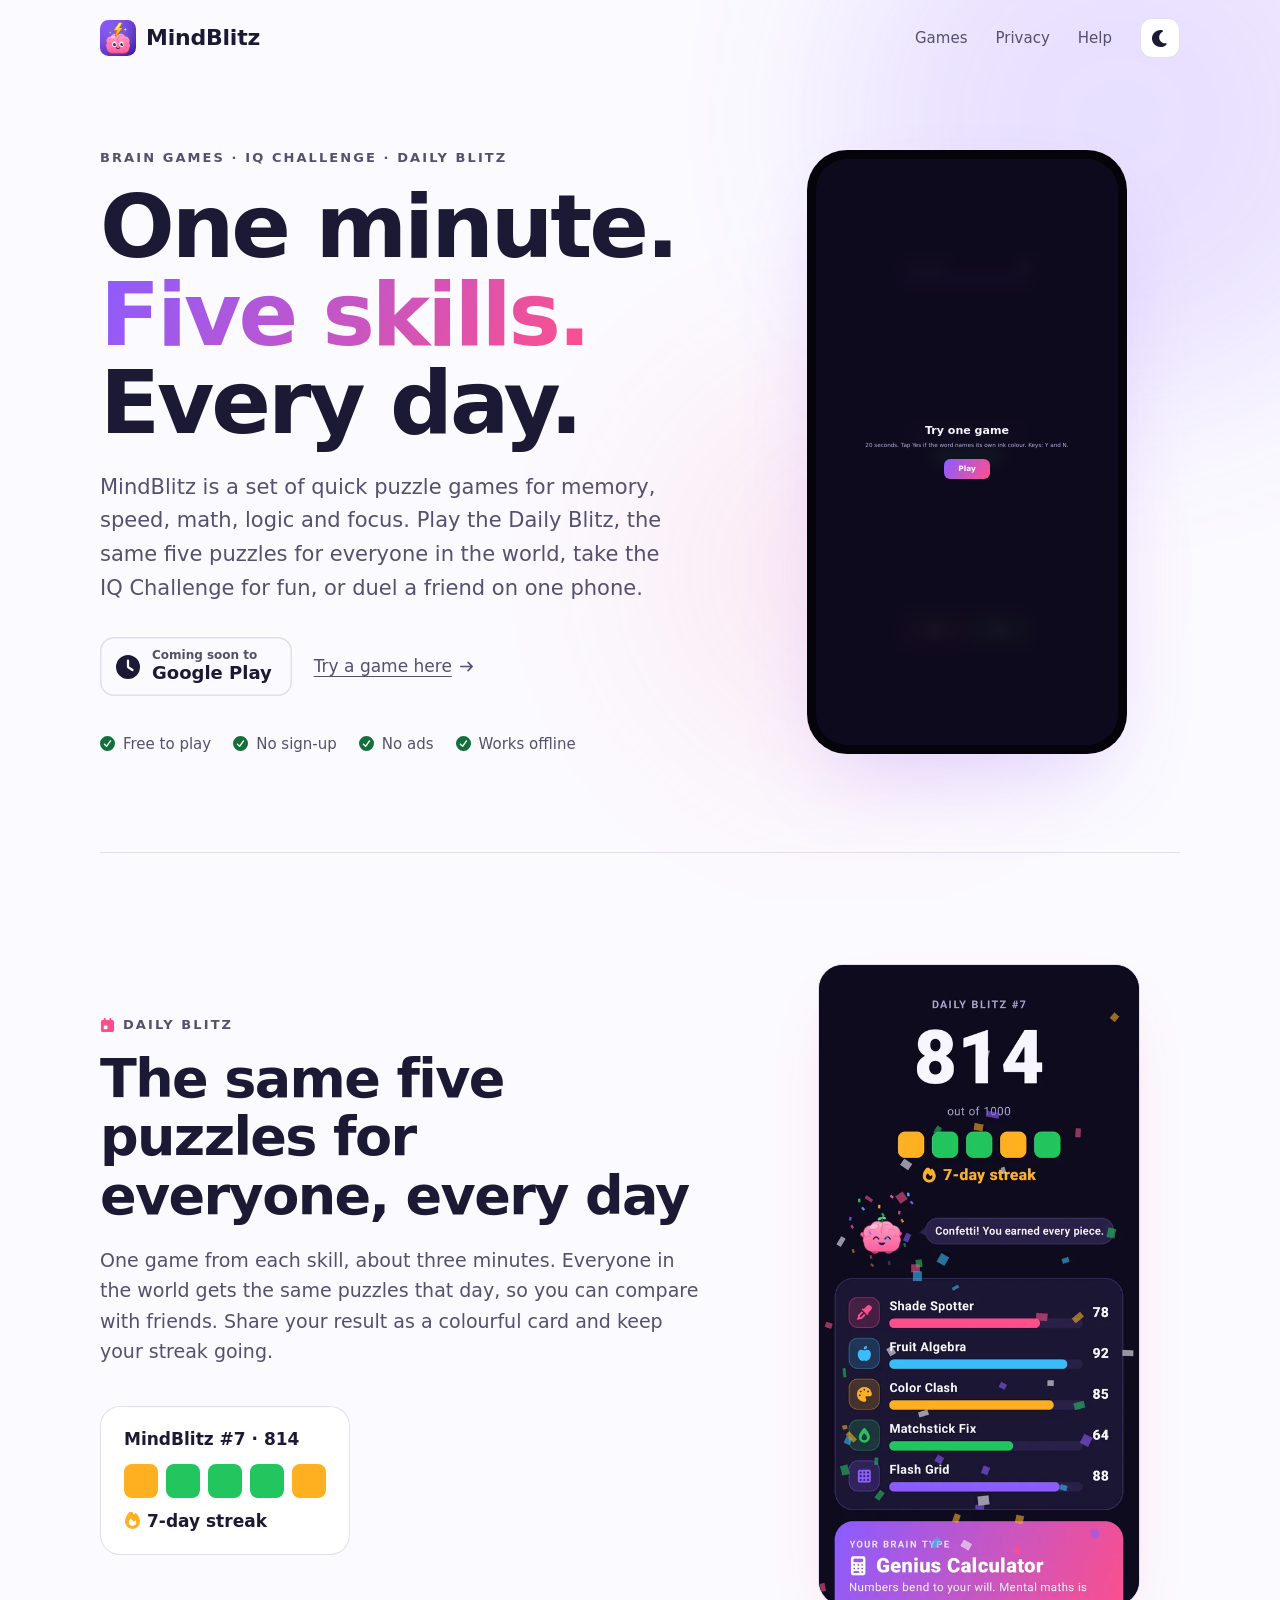
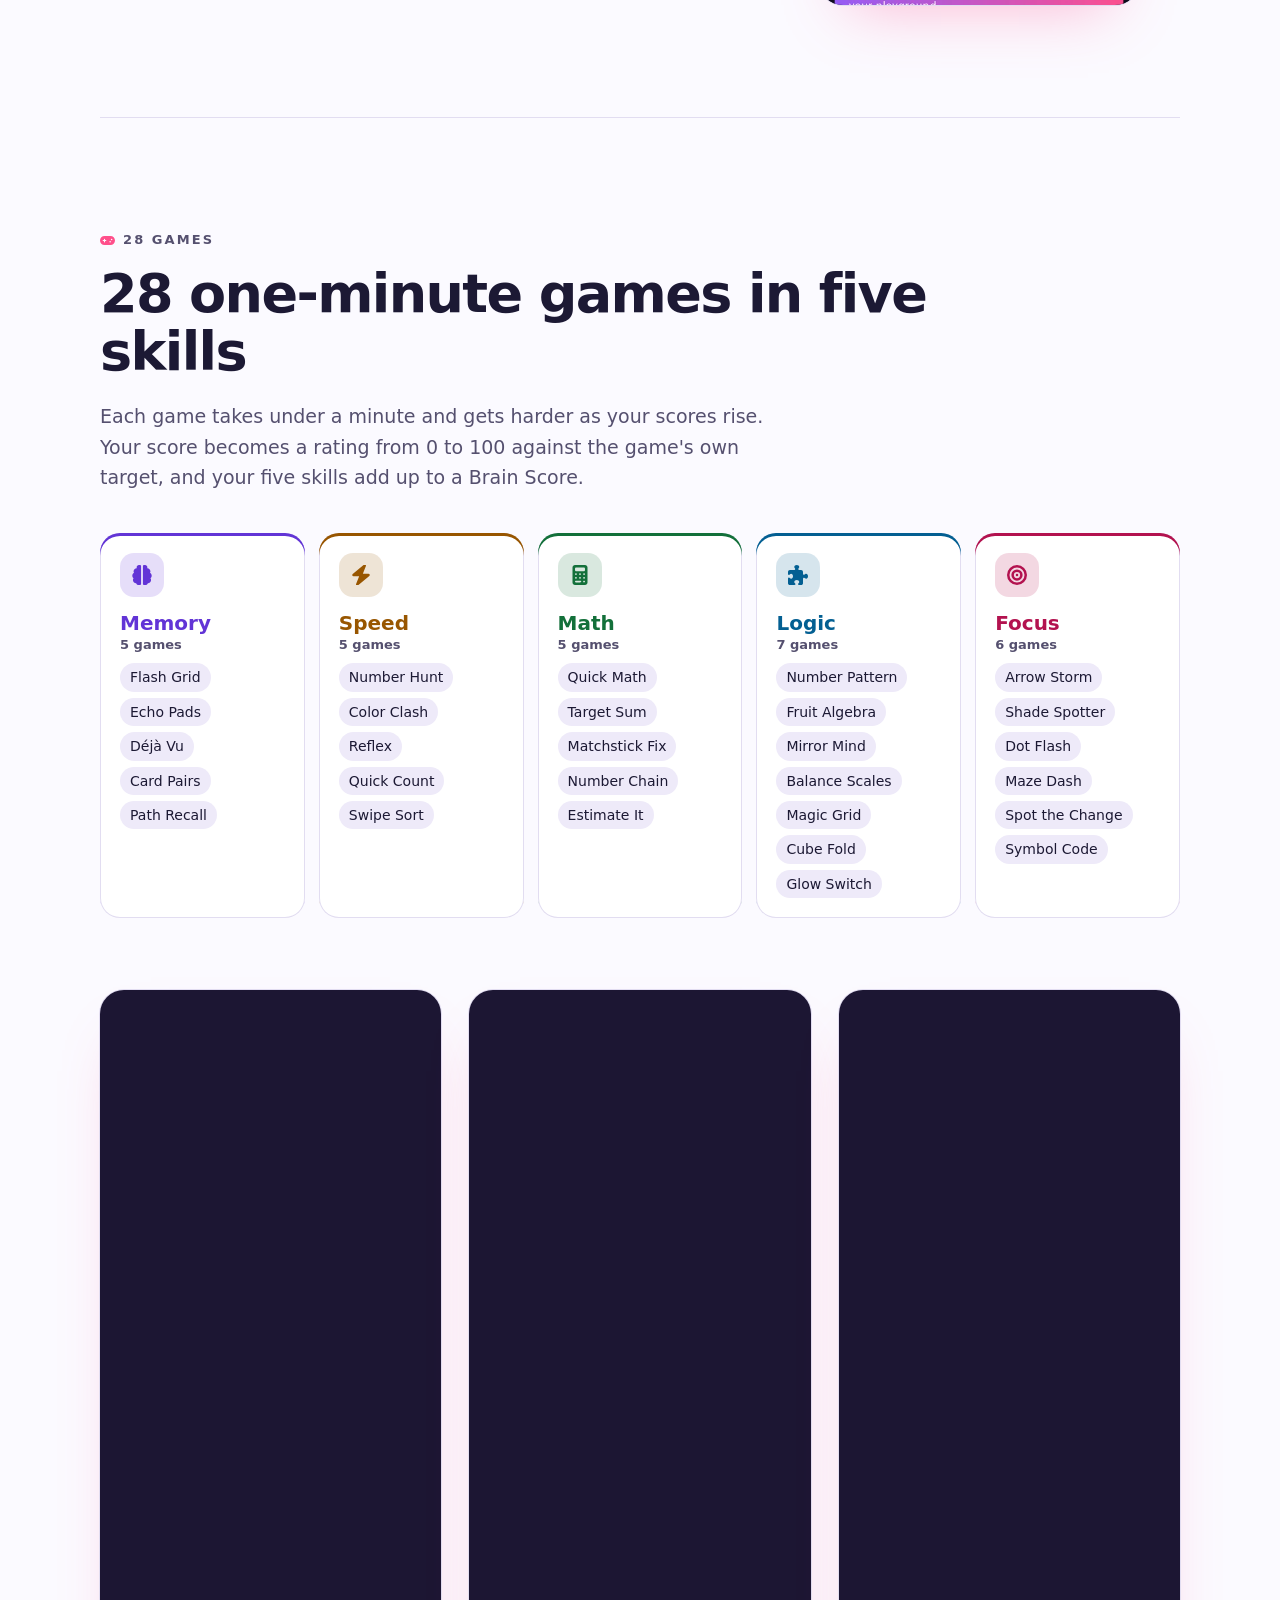
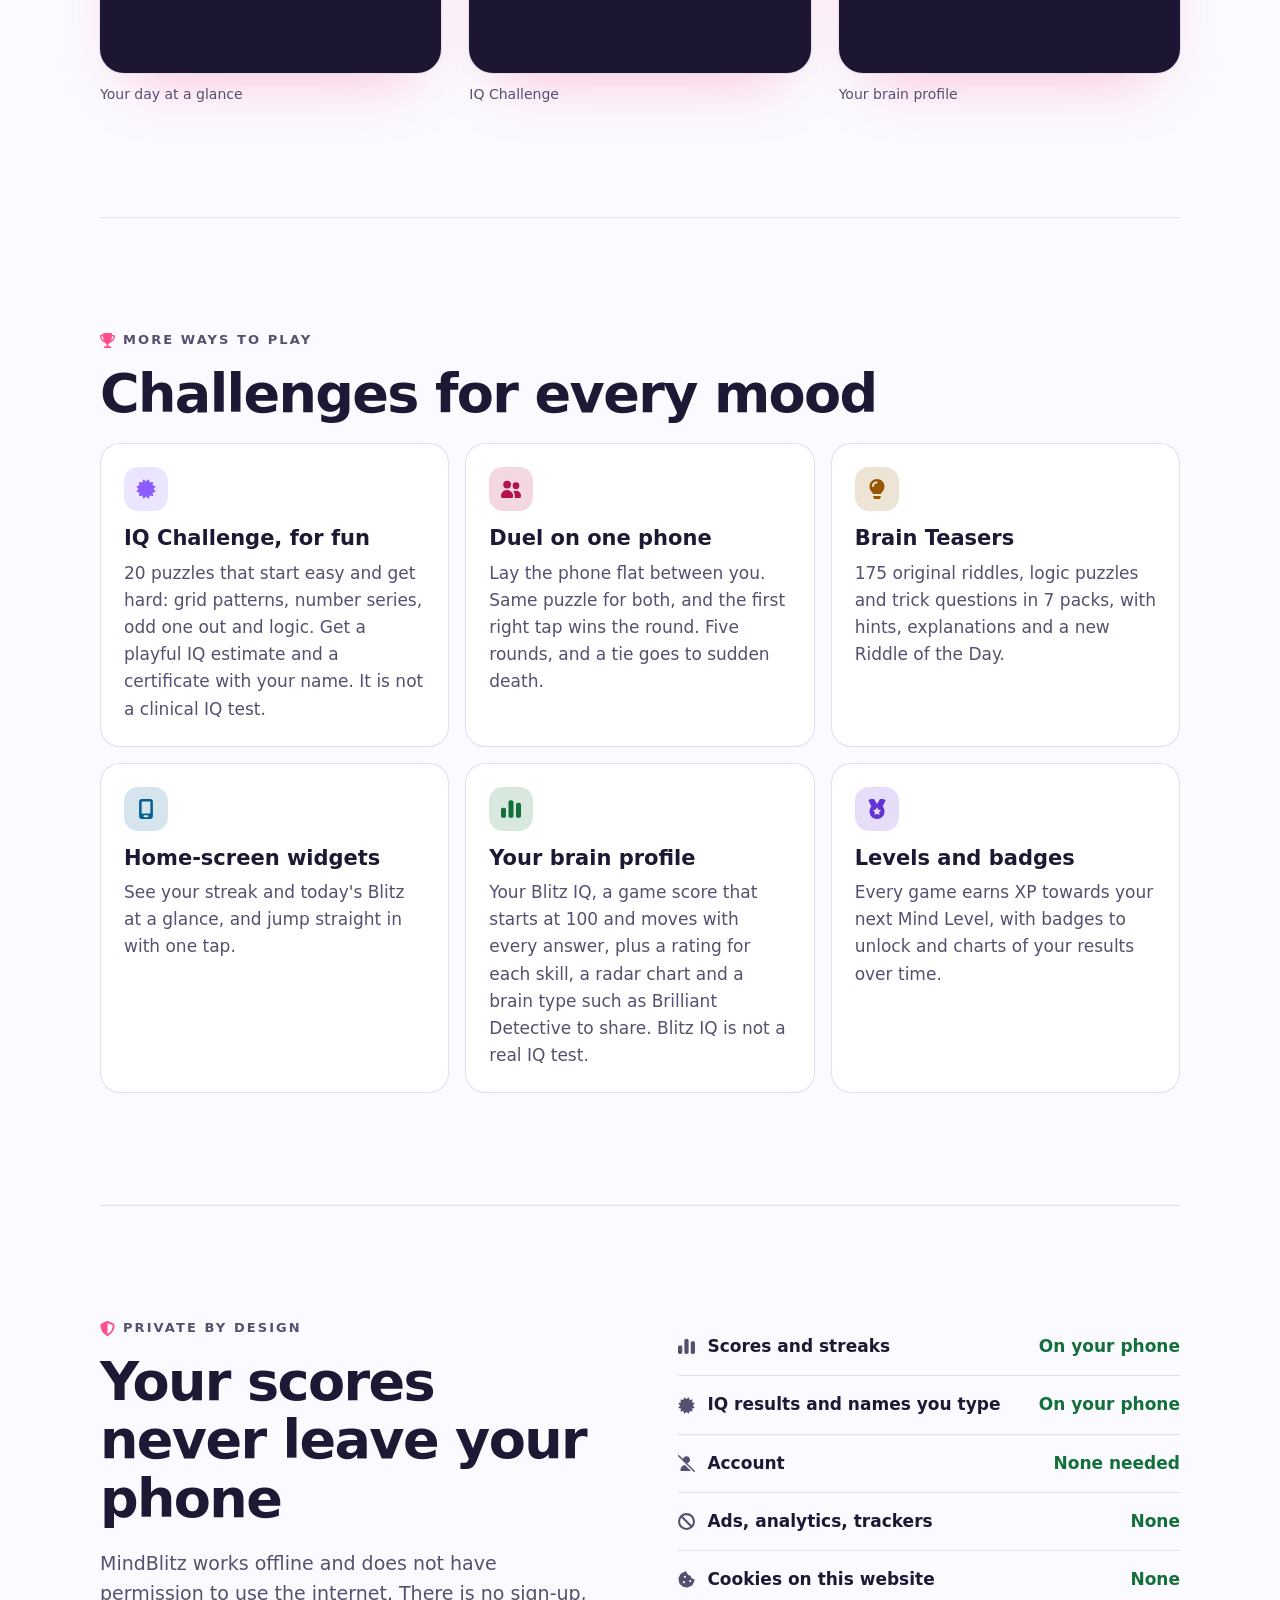
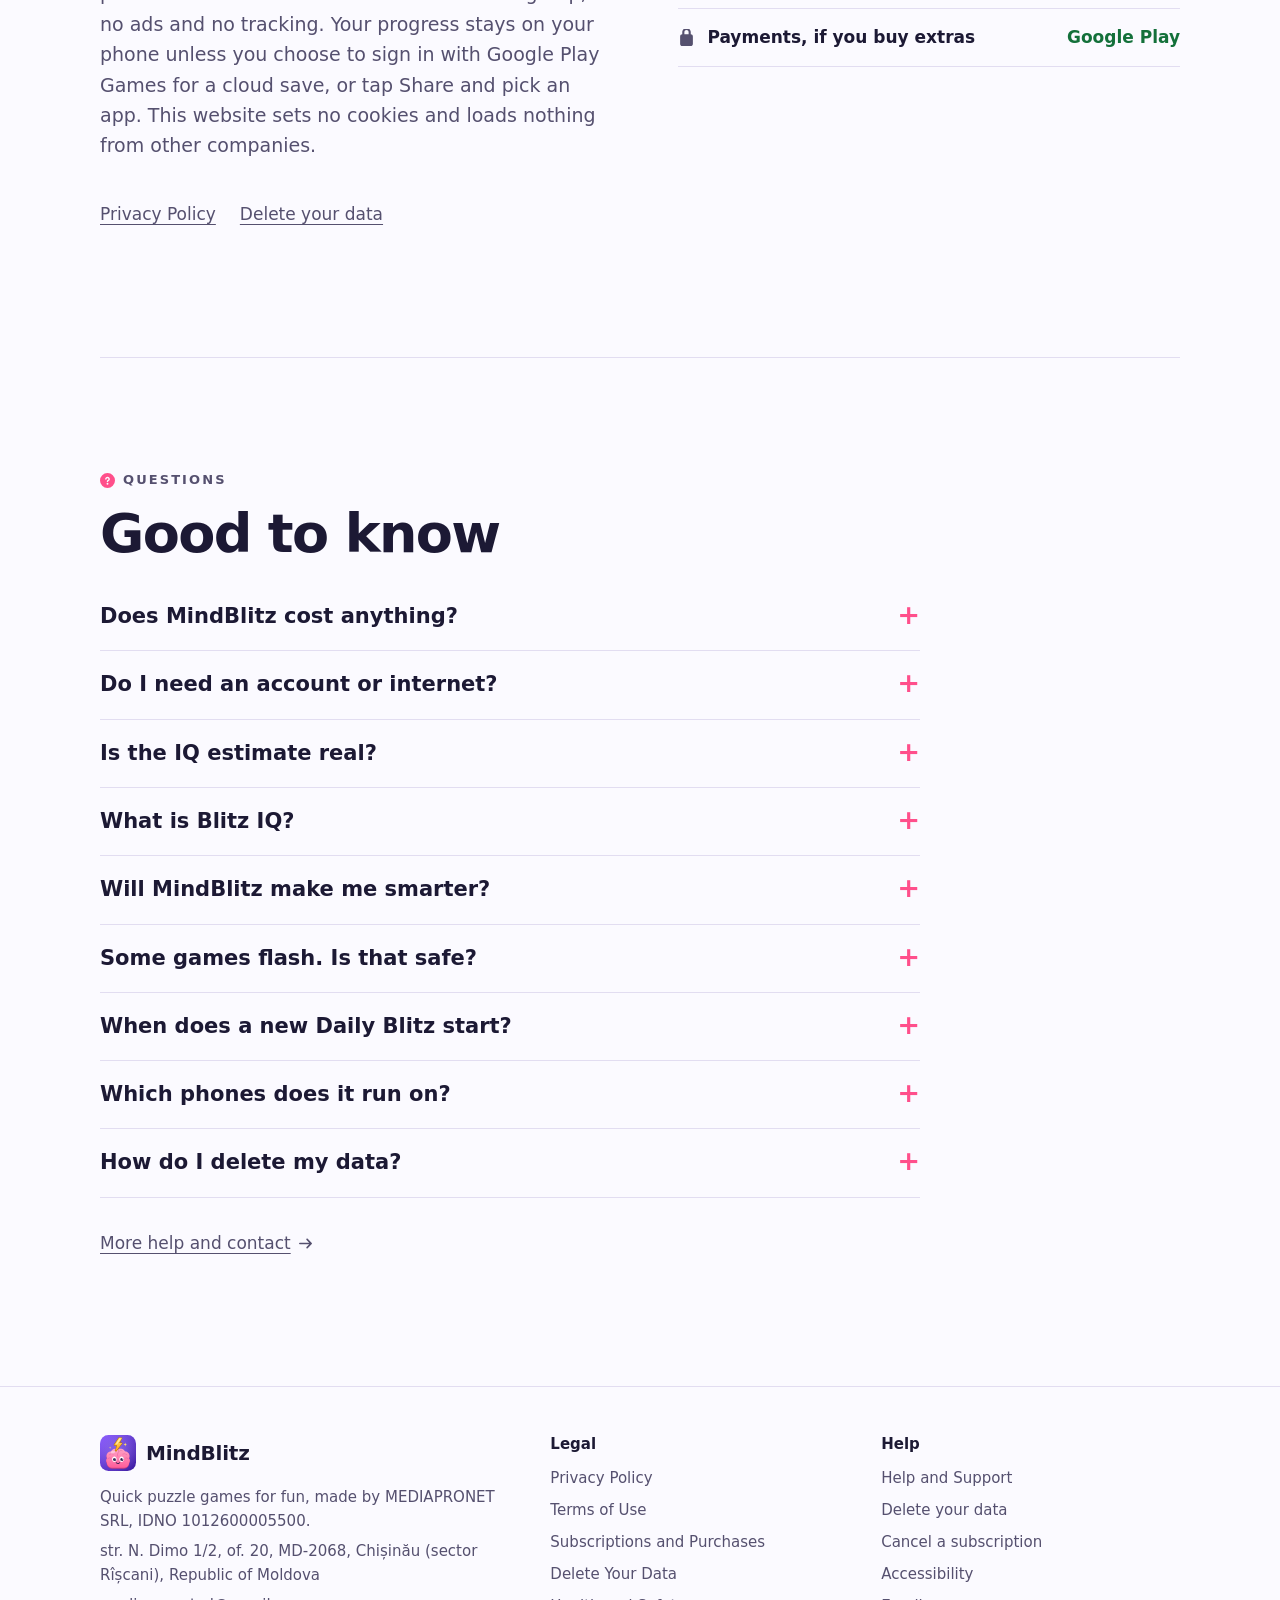
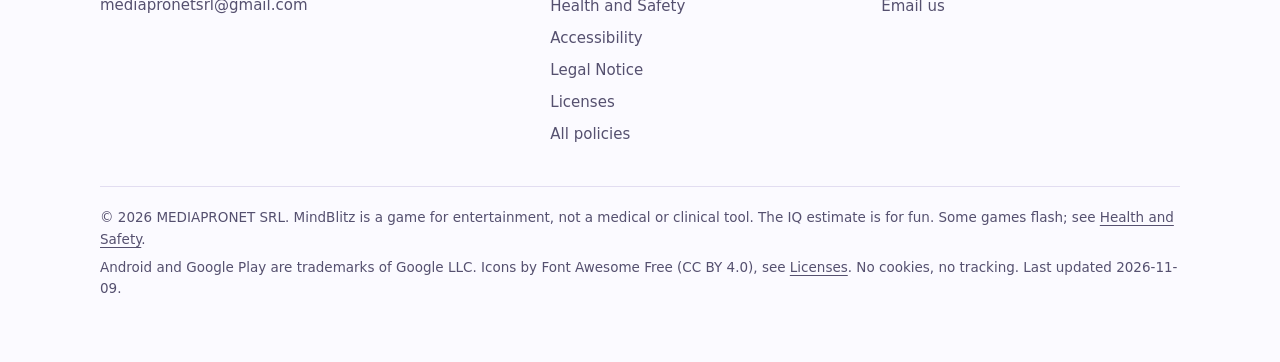
==== commit c0f6a685: "Update website" ====
--- a/index.html
+++ b/index.html
@@ -6,7 +6,7 @@
 <meta http-equiv="Content-Security-Policy" content="default-src 'self'; script-src 'self'; style-src 'self'; img-src 'self'; font-src 'self'; connect-src 'none'; object-src 'none'; base-uri 'self'; form-action 'none'">
 <meta name="referrer" content="strict-origin-when-cross-origin">
 <title>MindBlitz: brain games, a fun IQ Challenge and a Daily Blitz</title>
-<meta name="description" content="MindBlitz is a free-to-play puzzle game for Android: 28 one-minute brain games for memory, speed, math, logic and focus, a fun IQ Challenge, two-player Duel and a Daily Blitz that is the same for everyone. No account, no ads, works offline.">
+<meta name="description" content="MindBlitz is a free-to-play puzzle game for Android: 28 one-minute brain games for memory, speed, math, logic and focus, a fun IQ Challenge, two-player Duel and a Daily Blitz that is the same for everyone. No sign-up, no ads, works offline.">
 <link rel="canonical" href="https://sergiupogor.github.io/mindblitz-app/">
 <meta name="color-scheme" content="dark light">
 <meta name="theme-color" content="#0f0b1e" media="(prefers-color-scheme: dark)">
@@ -50,7 +50,7 @@
         </div>
         <ul class="promises" aria-label="At a glance">
           <li><svg class="ic" aria-hidden="true" focusable="false" viewBox="0 0 512 512"><path fill="currentColor" d="M256 512a256 256 0 1 1 0-512 256 256 0 1 1 0 512zM374 145.7c-10.7-7.8-25.7-5.4-33.5 5.3L221.1 315.2 169 263.1c-9.4-9.4-24.6-9.4-33.9 0s-9.4 24.6 0 33.9l72 72c5 5 11.8 7.5 18.8 7s13.4-4.1 17.5-9.8L379.3 179.2c7.8-10.7 5.4-25.7-5.3-33.5z"/></svg>Free to play</li>
-          <li><svg class="ic" aria-hidden="true" focusable="false" viewBox="0 0 512 512"><path fill="currentColor" d="M256 512a256 256 0 1 1 0-512 256 256 0 1 1 0 512zM374 145.7c-10.7-7.8-25.7-5.4-33.5 5.3L221.1 315.2 169 263.1c-9.4-9.4-24.6-9.4-33.9 0s-9.4 24.6 0 33.9l72 72c5 5 11.8 7.5 18.8 7s13.4-4.1 17.5-9.8L379.3 179.2c7.8-10.7 5.4-25.7-5.3-33.5z"/></svg>No account</li>
+          <li><svg class="ic" aria-hidden="true" focusable="false" viewBox="0 0 512 512"><path fill="currentColor" d="M256 512a256 256 0 1 1 0-512 256 256 0 1 1 0 512zM374 145.7c-10.7-7.8-25.7-5.4-33.5 5.3L221.1 315.2 169 263.1c-9.4-9.4-24.6-9.4-33.9 0s-9.4 24.6 0 33.9l72 72c5 5 11.8 7.5 18.8 7s13.4-4.1 17.5-9.8L379.3 179.2c7.8-10.7 5.4-25.7-5.3-33.5z"/></svg>No sign-up</li>
           <li><svg class="ic" aria-hidden="true" focusable="false" viewBox="0 0 512 512"><path fill="currentColor" d="M256 512a256 256 0 1 1 0-512 256 256 0 1 1 0 512zM374 145.7c-10.7-7.8-25.7-5.4-33.5 5.3L221.1 315.2 169 263.1c-9.4-9.4-24.6-9.4-33.9 0s-9.4 24.6 0 33.9l72 72c5 5 11.8 7.5 18.8 7s13.4-4.1 17.5-9.8L379.3 179.2c7.8-10.7 5.4-25.7-5.3-33.5z"/></svg>No ads</li>
           <li><svg class="ic" aria-hidden="true" focusable="false" viewBox="0 0 512 512"><path fill="currentColor" d="M256 512a256 256 0 1 1 0-512 256 256 0 1 1 0 512zM374 145.7c-10.7-7.8-25.7-5.4-33.5 5.3L221.1 315.2 169 263.1c-9.4-9.4-24.6-9.4-33.9 0s-9.4 24.6 0 33.9l72 72c5 5 11.8 7.5 18.8 7s13.4-4.1 17.5-9.8L379.3 179.2c7.8-10.7 5.4-25.7-5.3-33.5z"/></svg>Works offline</li>
         </ul>
@@ -129,7 +129,7 @@
         <div>
           <p class="kicker"><svg class="ic" aria-hidden="true" focusable="false" viewBox="0 0 512 512"><path fill="currentColor" d="M256 0c4.6 0 9.2 1 13.4 2.9L457.8 82.8c22 9.3 38.4 31 38.3 57.2-.5 99.2-41.3 280.7-213.6 363.2-16.7 8-36.1 8-52.8 0-172.4-82.5-213.1-264-213.6-363.2-.1-26.2 16.3-47.9 38.3-57.2L242.7 2.9C246.9 1 251.4 0 256 0zm0 66.8l0 378.1c138-66.8 175.1-214.8 176-303.4l-176-74.6 0 0z"/></svg>Private by design</p>
           <h2 id="priv-h">Your scores never leave your phone</h2>
-          <p class="intro">MindBlitz does not have permission to use the internet. There is no sign-up, no ads, no analytics and no tracking. Nothing is shared unless you tap Share and pick an app. This website sets no cookies and loads nothing from other companies.</p>
+          <p class="intro">MindBlitz works offline and does not have permission to use the internet. There is no sign-up, no ads and no tracking. Your progress stays on your phone unless you choose to sign in with Google Play Games for a cloud save, or tap Share and pick an app. This website sets no cookies and loads nothing from other companies.</p>
           <p class="links"><a class="textlink" href="privacy.html">Privacy Policy</a><a class="textlink" href="data-deletion.html">Delete your data</a></p>
         </div>
         <ul aria-label="Where your data stays">
@@ -155,7 +155,7 @@
         <details><summary>Some games flash. Is that safe?</summary><p>Some games use flashing tiles and quick colour changes. If you have epilepsy or are sensitive to flashing lights, talk to a doctor before you play. Read the <a href="safety.html">Health and Safety</a> notice.</p></details>
         <details><summary>When does a new Daily Blitz start?</summary><p>At midnight on your phone's clock. Everyone gets the same five puzzles that day.</p></details>
         <details><summary>Which phones does it run on?</summary><p>Android phones with Android 8.0 or newer.</p></details>
-        <details><summary>How do I delete my data?</summary><p>Everything is on your phone and there is no account to close. Uninstall the app, or clear its storage in Android settings. See <a href="data-deletion.html">Delete Your Data</a>.</p></details>
+        <details><summary>How do I delete my data?</summary><p>Your progress is on your phone, and in your Google account only if you signed in to Play Games for a cloud save. Uninstall the app or clear its storage, and delete the cloud save from your Play Games profile. See <a href="data-deletion.html">Delete Your Data</a>.</p></details>
       </div>
       <p class="more"><a class="textlink" href="support.html">More help and contact <svg class="ic" aria-hidden="true" focusable="false" viewBox="0 0 512 512"><path fill="currentColor" d="M502.6 278.6c12.5-12.5 12.5-32.8 0-45.3l-160-160c-12.5-12.5-32.8-12.5-45.3 0s-12.5 32.8 0 45.3L402.7 224 32 224c-17.7 0-32 14.3-32 32s14.3 32 32 32l370.7 0-105.4 105.4c-12.5 12.5-12.5 32.8 0 45.3s32.8 12.5 45.3 0l160-160z"/></svg></a></p>
     </section>
@@ -170,7 +170,7 @@
 <nav aria-label="Help"><h2>Help</h2><ul><li><a href="support.html">Help and Support</a></li><li><a href="data-deletion.html">Delete your data</a></li><li><a href="subscriptions.html#how-to-cancel">Cancel a subscription</a></li><li><a href="accessibility.html">Accessibility</a></li><li><a href="mailto:mediapronetsrl@gmail.com">Email us</a></li></ul></nav>
 </div>
 <div class="fine"><p>© 2026 MEDIAPRONET SRL. MindBlitz is a game for entertainment, not a medical or clinical tool. The IQ estimate is for fun. Some games flash; see <a href="safety.html">Health and Safety</a>.</p>
-<p>Android and Google Play are trademarks of Google LLC. Icons by Font Awesome Free (CC BY 4.0), see <a href="licenses.html">Licenses</a>. No cookies, no tracking. Last updated 2026-11-07.</p></div>
+<p>Android and Google Play are trademarks of Google LLC. Icons by Font Awesome Free (CC BY 4.0), see <a href="licenses.html">Licenses</a>. No cookies, no tracking. Last updated 2026-11-09.</p></div>
 </div></footer>
 <script src="clash.js" defer></script>
 </body>
